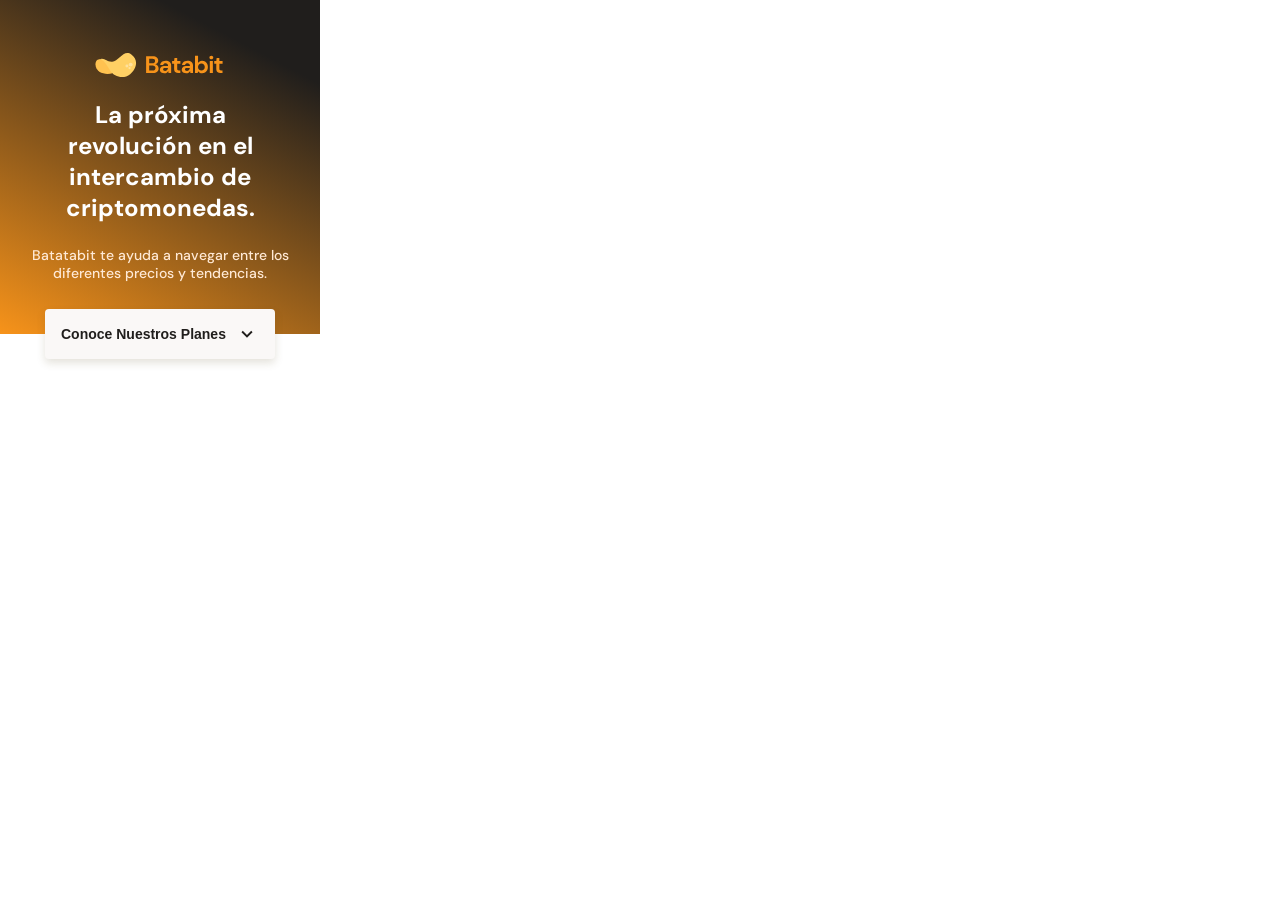
==== html/index.html/index.html @ afc6f60f "Header listo" ====
<!DOCTYPE html>
<html lang="en">
  <head>
    <meta charset="UTF-8">
    <meta http-equiv="X-UA-Compatible" content="IE=edge">
    <meta name="viewport" content="width=device-width, initial-scale=1.0">
    <link rel="stylesheet" href="/css/style.css">
    <link rel="preconnect" href="https://fonts.googleapis.com">
    <link rel="preconnect" href="https://fonts.gstatic.com" crossorigin>
    <link href="https://fonts.googleapis.com/css2?family=DM+Sans:wght@400;500;700&amp;family=Inter:wght@300;500&amp;display=swap" rel="stylesheet">
    <title>Mobile First</title>
  </head>
  <body>
    <header> 
      <div class="header"> <img src="/assets/images/logo.svg" alt="">
        <h1>La próxima revolución en el intercambio de criptomonedas.</h1>
        <p class="header__description">Batatabit te ayuda a navegar entre los diferentes precios y tendencias.</p>
        <button> 
          <p>Conoce Nuestros Planes </p><img src="/assets/icons/vectorHaciaAbajoNegro.svg" alt="">
        </button>
      </div>
    </header>
    <main>
      <section> </section>
      <section> </section>
      <section> </section>
      <section> </section>
    </main>
    <footer> </footer>
  </body>
</html>
---- css/style.css ----
@charset "UTF-8";
/* Orden de los estilos
1. Posicionamiento: static, absolute, relative,fixed
2. Modelo caja(Box model): margin, border, padding, content
3. Tipografia: tipos, tamaño de fuente, etc
4. Visuales: box-shadow, border-radius, gradient, etc
5. Otros (herramientas de Sass: mixin, funciones, extends)
*/
/* Variables */
* {
  margin: 0;
  padding: 0;
  box-sizing: border-box;
}

html {
  font-size: 62.5%;
  font-family: "DM Sans", sans-serif;
}

header {
  width: 320px;
  height: 334px;
  background: linear-gradient(207.8deg, #201E1C 16.69%, #F7931A 100%);
}

.header {
  position: relative;
  height: 100%;
  display: flex;
  flex-direction: column;
  justify-content: space-evenly;
  padding: 30px;
  text-align: center;
}
.header img {
  width: 150px;
  height: 24px;
  margin: 0 auto;
}
.header h1 {
  font-weight: 700;
  font-size: 2.4rem;
  color: #FFFFFF;
}
.header__description {
  font-weight: 500;
  font-size: 1.4rem;
  color: #FFE9D5;
}
.header button {
  position: absolute;
  width: 230px;
  height: 50px;
  bottom: -25px;
  right: 45px;
  display: flex;
  align-items: center;
  background-color: #FAF8F7;
  border: none;
  border-radius: 4px;
  box-shadow: 0px 4px 8px rgba(89, 73, 30, 0.16);
}
.header button p {
  font-weight: 700;
  font-size: 1.4rem;
  color: #201E1C;
  margin-left: 16px;
}
.header button img {
  width: 12px;
  margin-left: 15px;
}
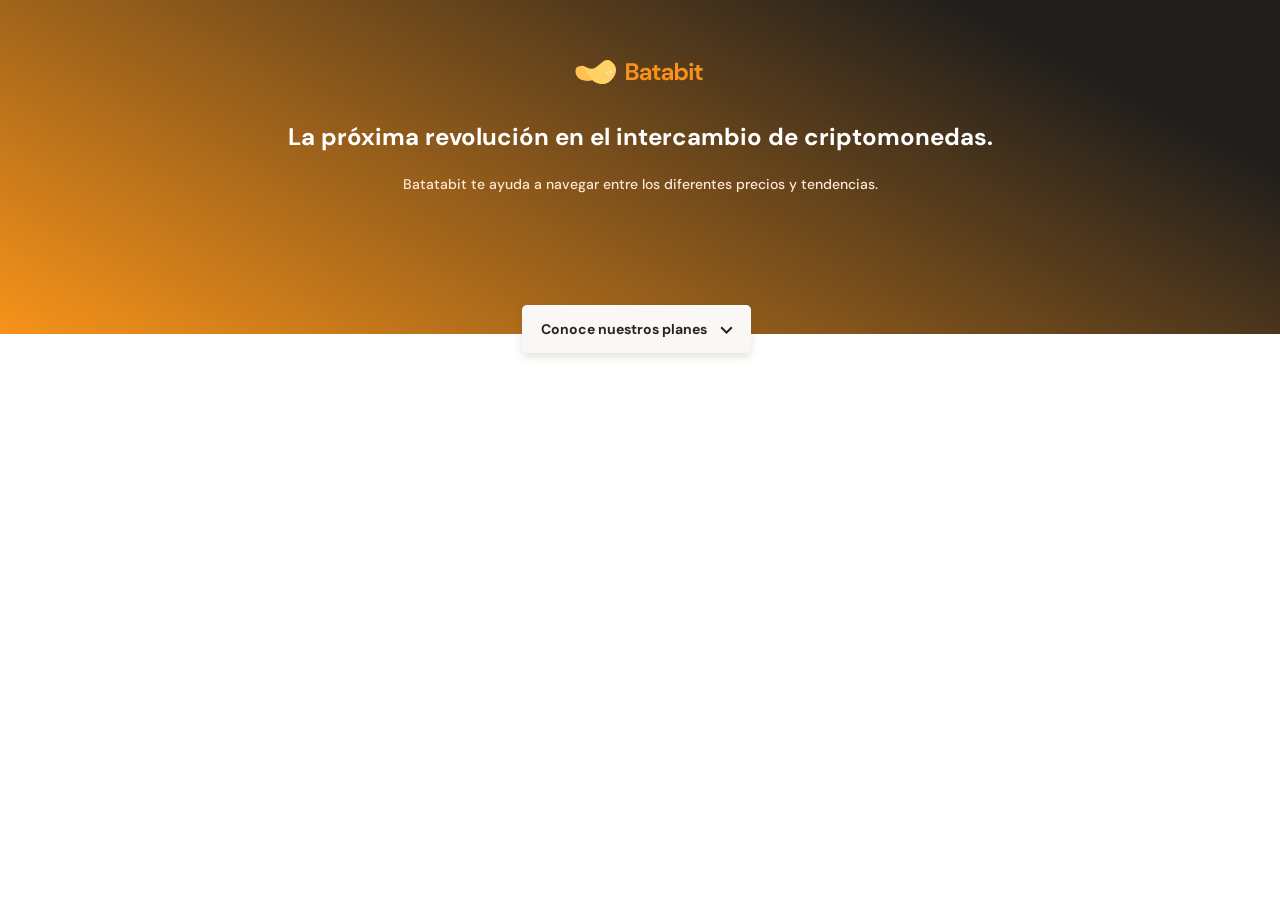
==== commit 2a695fff: "Listo el Header" ====
--- a/html/index.html/index.html
+++ b/html/index.html/index.html
@@ -11,13 +11,10 @@
     <title>Mobile First</title>
   </head>
   <body>
-    <header> 
-      <div class="header"> <img src="/assets/images/logo.svg" alt="">
+    <header> <img src="/assets/images/logo.svg" alt="">
+      <div class="header__title-container">
         <h1>La próxima revolución en el intercambio de criptomonedas.</h1>
-        <p class="header__description">Batatabit te ayuda a navegar entre los diferentes precios y tendencias.</p>
-        <button> 
-          <p>Conoce Nuestros Planes </p><img src="/assets/icons/vectorHaciaAbajoNegro.svg" alt="">
-        </button>
+        <p>Batatabit te ayuda a navegar entre los diferentes precios y tendencias.</p><a class="header__button" href="">Conoce nuestros planes <span></span> </a>
       </div>
     </header>
     <main>
--- a/css/style.css
+++ b/css/style.css
@@ -19,55 +19,66 @@
 }
 
 header {
-  width: 320px;
+  position: relative;
+  display: flex;
+  flex-direction: column;
+  justify-content: center;
+  width: 100%;
+  min-width: 320px;
   height: 334px;
+  text-align: center;
   background: linear-gradient(207.8deg, #201E1C 16.69%, #F7931A 100%);
 }
-
-.header {
-  position: relative;
-  height: 100%;
-  display: flex;
-  flex-direction: column;
-  justify-content: space-evenly;
-  padding: 30px;
-  text-align: center;
-}
-.header img {
+header img {
   width: 150px;
   height: 24px;
-  margin: 0 auto;
+  margin-top: 60px;
+  align-self: center;
 }
-.header h1 {
-  font-weight: 700;
+header .header__title-container {
+  width: 90%;
+  min-width: 288px;
+  max-width: 900px;
+  height: 218px;
+  margin-top: 40px;
+  text-align: center;
+  align-self: center;
+}
+header .header__title-container h1 {
   font-size: 2.4rem;
+  font-weight: bold;
+  line-height: 2.6rem;
   color: #FFFFFF;
 }
-.header__description {
+header .header__title-container p {
+  margin-top: 25px;
+  font-size: 1.4rem;
   font-weight: 500;
-  font-size: 1.4rem;
+  line-height: 1.8rem;
   color: #FFE9D5;
 }
-.header button {
+header .header__title-container .header__button {
   position: absolute;
-  width: 230px;
-  height: 50px;
-  bottom: -25px;
-  right: 45px;
-  display: flex;
-  align-items: center;
+  left: calc(50% - 118px);
+  top: 270px;
+  display: block;
+  margin-top: 35px;
+  padding: 15px;
+  width: 229px;
+  height: 48px;
   background-color: #FAF8F7;
+  box-shadow: 0px 4px 8px rgba(89, 73, 30, 0.16);
   border: none;
-  border-radius: 4px;
-  box-shadow: 0px 4px 8px rgba(89, 73, 30, 0.16);
+  border-radius: 5px;
+  font-size: 1.4rem;
+  font-weight: bold;
+  text-decoration: none;
+  color: #282623;
 }
-.header button p {
-  font-weight: 700;
-  font-size: 1.4rem;
-  color: #201E1C;
-  margin-left: 16px;
+header .header__title-container .header__button span {
+  display: inline-block;
+  width: 13px;
+  height: 8px;
+  margin-left: 10px;
+  background-image: url("../assets/icons/vectorHaciaAbajoNegro.svg");
 }
-.header button img {
-  width: 12px;
-  margin-left: 15px;
-}
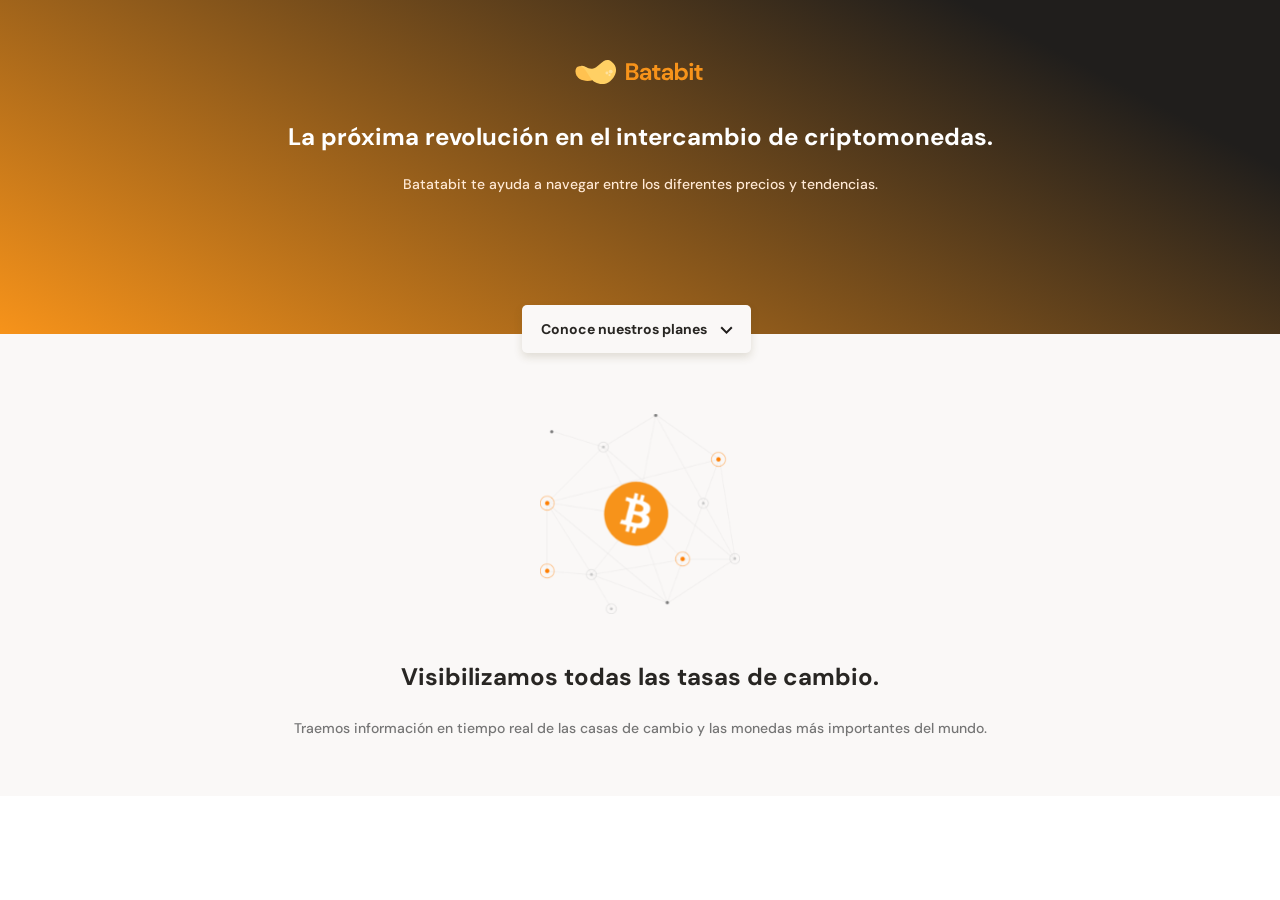
==== commit cdaaa9d6: "Section 1 50%" ====
--- a/html/index.html/index.html
+++ b/html/index.html/index.html
@@ -18,7 +18,16 @@
       </div>
     </header>
     <main>
-      <section> </section>
+      <section class="main-exchange-container"> 
+        <div class="backgroundImg"> </div>
+        <div class="main-exchange-container--title"> 
+          <h2>Visibilizamos todas las tasas de cambio.</h2>
+          <p>Traemos información en tiempo real de las casas de cambio y las monedas más importantes del mundo.</p>
+        </div>
+        <section class="main-tables-container">
+          <div></div>
+        </section>
+      </section>
       <section> </section>
       <section> </section>
       <section> </section>
--- a/css/style.css
+++ b/css/style.css
@@ -82,3 +82,47 @@
   margin-left: 10px;
   background-image: url("../assets/icons/vectorHaciaAbajoNegro.svg");
 }
+
+main {
+  width: 100%;
+  min-width: 320px;
+  height: auto;
+  background-color: #FAF8F7;
+}
+main .main-exchange-container {
+  width: 100%;
+  height: auto;
+  padding-top: 80px;
+  padding-bottom: 30px;
+  text-align: center;
+}
+main .main-exchange-container .backgroundImg {
+  width: 200px;
+  height: 200px;
+  margin: 0 auto;
+  margin-bottom: 50px;
+  background-image: url("/assets/images/bitcoin.svg");
+  background-repeat: no-repeat;
+  background-size: cover;
+  background-position: center;
+}
+main .main-exchange-container--title {
+  width: 90%;
+  min-width: 288px;
+  max-width: 900px;
+  margin: 0 auto;
+}
+main .main-exchange-container--title h2 {
+  margin-bottom: 30px;
+  font-size: 2.4rem;
+  font-weight: bold;
+  line-height: 2.6rem;
+  color: #282623;
+}
+main .main-exchange-container--title p {
+  margin-bottom: 30px;
+  font-size: 1.4rem;
+  font-weight: 500;
+  line-height: 1.6rem;
+  color: #757575;
+}
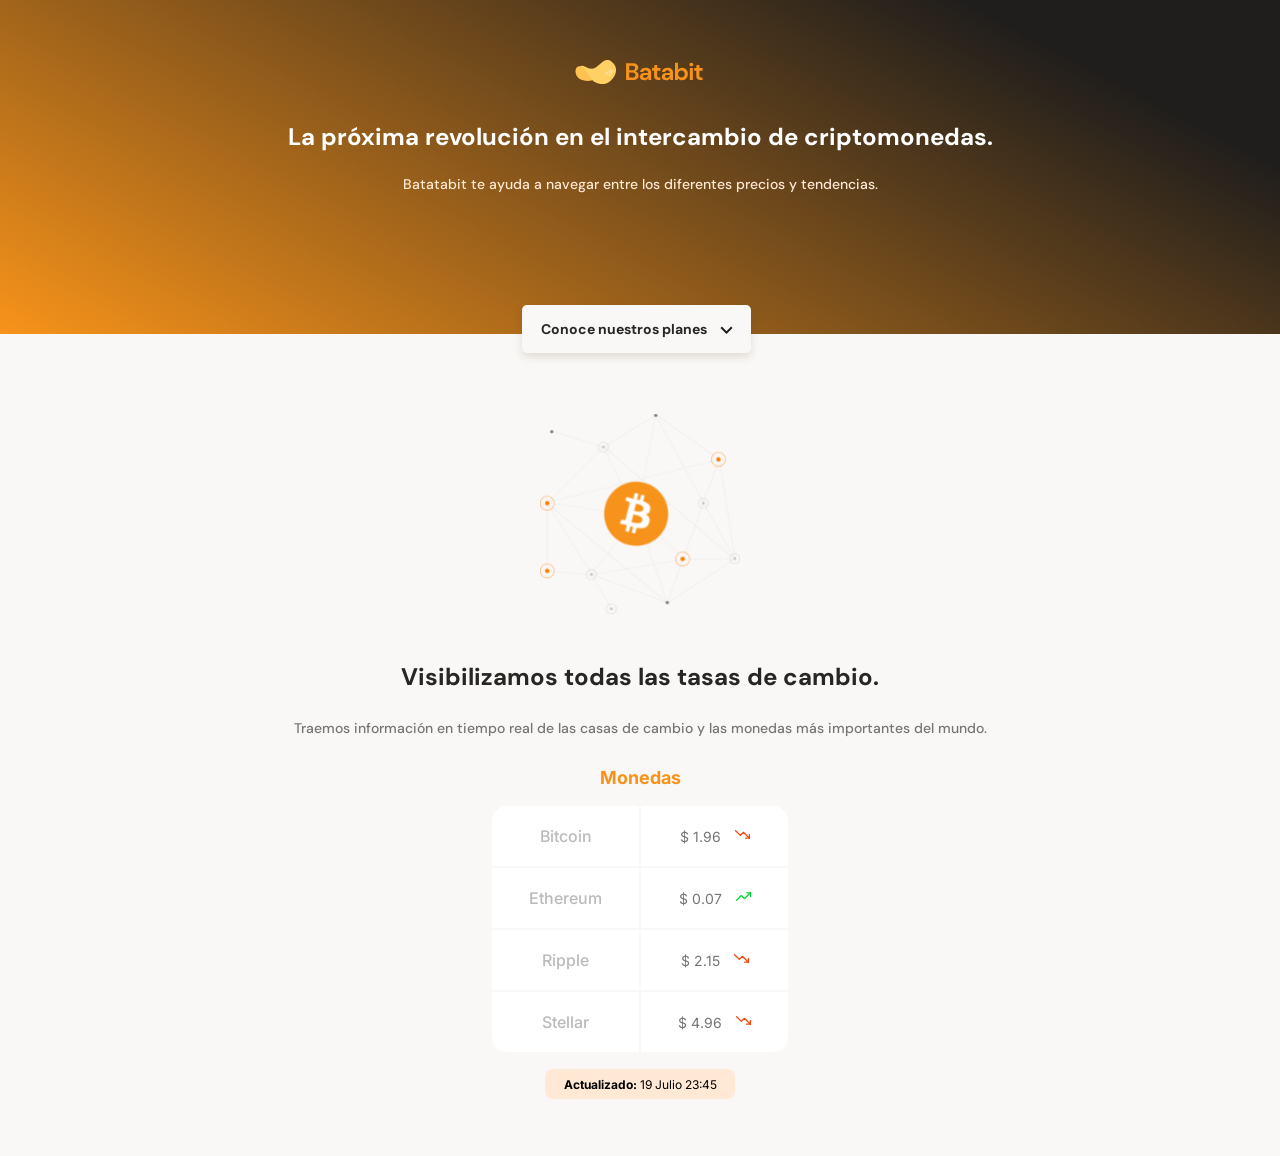
==== commit 860111f7: "Section 1 listo" ====
--- a/html/index.html/index.html
+++ b/html/index.html/index.html
@@ -24,8 +24,31 @@
           <h2>Visibilizamos todas las tasas de cambio.</h2>
           <p>Traemos información en tiempo real de las casas de cambio y las monedas más importantes del mundo.</p>
         </div>
-        <section class="main-tables-container">
-          <div></div>
+        <section class="main-currency-table">
+          <p class="currency-table--title">Monedas </p>
+          <div class="currency-table--container"> 
+            <table> 
+              <tr> 
+                <td class="table__top-left">Bitcoin </td>
+                <td class="table__top-right table__right">$ 1.96 <span class="down"></span></td>
+              </tr>
+              <tr> 
+                <td>Ethereum</td>
+                <td class="table__right">$ 0.07 <span class="up"></span></td>
+              </tr>
+              <tr> 
+                <td>Ripple</td>
+                <td class="table__right">$ 2.15 <span class="down"></span></td>
+              </tr>
+              <tr> 
+                <td class="table__bottom-left">Stellar</td>
+                <td class="table__bottom-right table__right">$ 4.96 <span class="down"></span></td>
+              </tr>
+            </table>
+          </div>
+          <div class="currency-table--date">
+            <p><b>Actualizado:</b> 19 Julio 23:45</p>
+          </div>
         </section>
       </section>
       <section> </section>
--- a/css/style.css
+++ b/css/style.css
@@ -126,3 +126,88 @@
   line-height: 1.6rem;
   color: #757575;
 }
+main .main-exchange-container .main-currency-table {
+  width: 70%;
+  min-width: 235px;
+  max-width: 500px;
+  height: 360px;
+  margin: 0 auto;
+  font-family: "Inter", sans-serif;
+}
+main .main-exchange-container .main-currency-table .currency-table--title {
+  margin-bottom: 15px;
+  font-size: 1.8rem;
+  font-weight: bold;
+  line-height: 2.3rem;
+  color: #F7931A;
+}
+main .main-exchange-container .main-currency-table .currency-table--container {
+  width: 90%;
+  min-width: 230px;
+  max-width: 300px;
+  height: 250px;
+  margin: 0 auto;
+}
+main .main-exchange-container .main-currency-table .currency-table--container table {
+  width: 100%;
+  height: 100%;
+}
+main .main-exchange-container .main-currency-table .currency-table--container table td {
+  width: 50%;
+  font-size: 1.6rem;
+  font-weight: 500;
+  line-height: 1.9rem;
+  color: #BABABA;
+  background-color: #FFFFFF;
+}
+main .main-exchange-container .main-currency-table .currency-table--container table .table__top-left {
+  border-top-left-radius: 15px;
+}
+main .main-exchange-container .main-currency-table .currency-table--container table .table__top-right {
+  border-radius: 0 15px 0 0;
+}
+main .main-exchange-container .main-currency-table .currency-table--container table .table__bottom-left {
+  border-radius: 0 0 0 15px;
+}
+main .main-exchange-container .main-currency-table .currency-table--container table .table__bottom-right {
+  border-radius: 0 0 15px 0;
+}
+main .main-exchange-container .main-currency-table .currency-table--container table .table__right {
+  font-size: 1.4rem;
+  font-weight: normal;
+  line-height: 1.7rem;
+  color: #757575;
+}
+main .main-exchange-container .main-currency-table .currency-table--container table .down {
+  display: inline-block;
+  width: 15px;
+  height: 15px;
+  margin-left: 10px;
+  background-image: url("/assets/icons/vectorRojo.svg");
+  background-size: cover;
+  background-repeat: no-repeat;
+  background-position: center;
+}
+main .main-exchange-container .main-currency-table .currency-table--container table .up {
+  display: inline-block;
+  width: 15px;
+  height: 15px;
+  margin-left: 10px;
+  background-image: url("/assets/icons/vectorVerde.svg");
+  background-size: cover;
+  background-repeat: no-repeat;
+  background-position: center;
+}
+main .main-exchange-container .main-currency-table .currency-table--date {
+  width: 190px;
+  height: 30px;
+  margin-inline: auto;
+  margin-top: 15px;
+  padding: 8px;
+  background-color: #FFE9D5;
+  border-radius: 8px;
+}
+main .main-exchange-container .main-currency-table .currency-table--date p {
+  font-size: 1.2rem;
+  line-height: 1.5rem;
+}
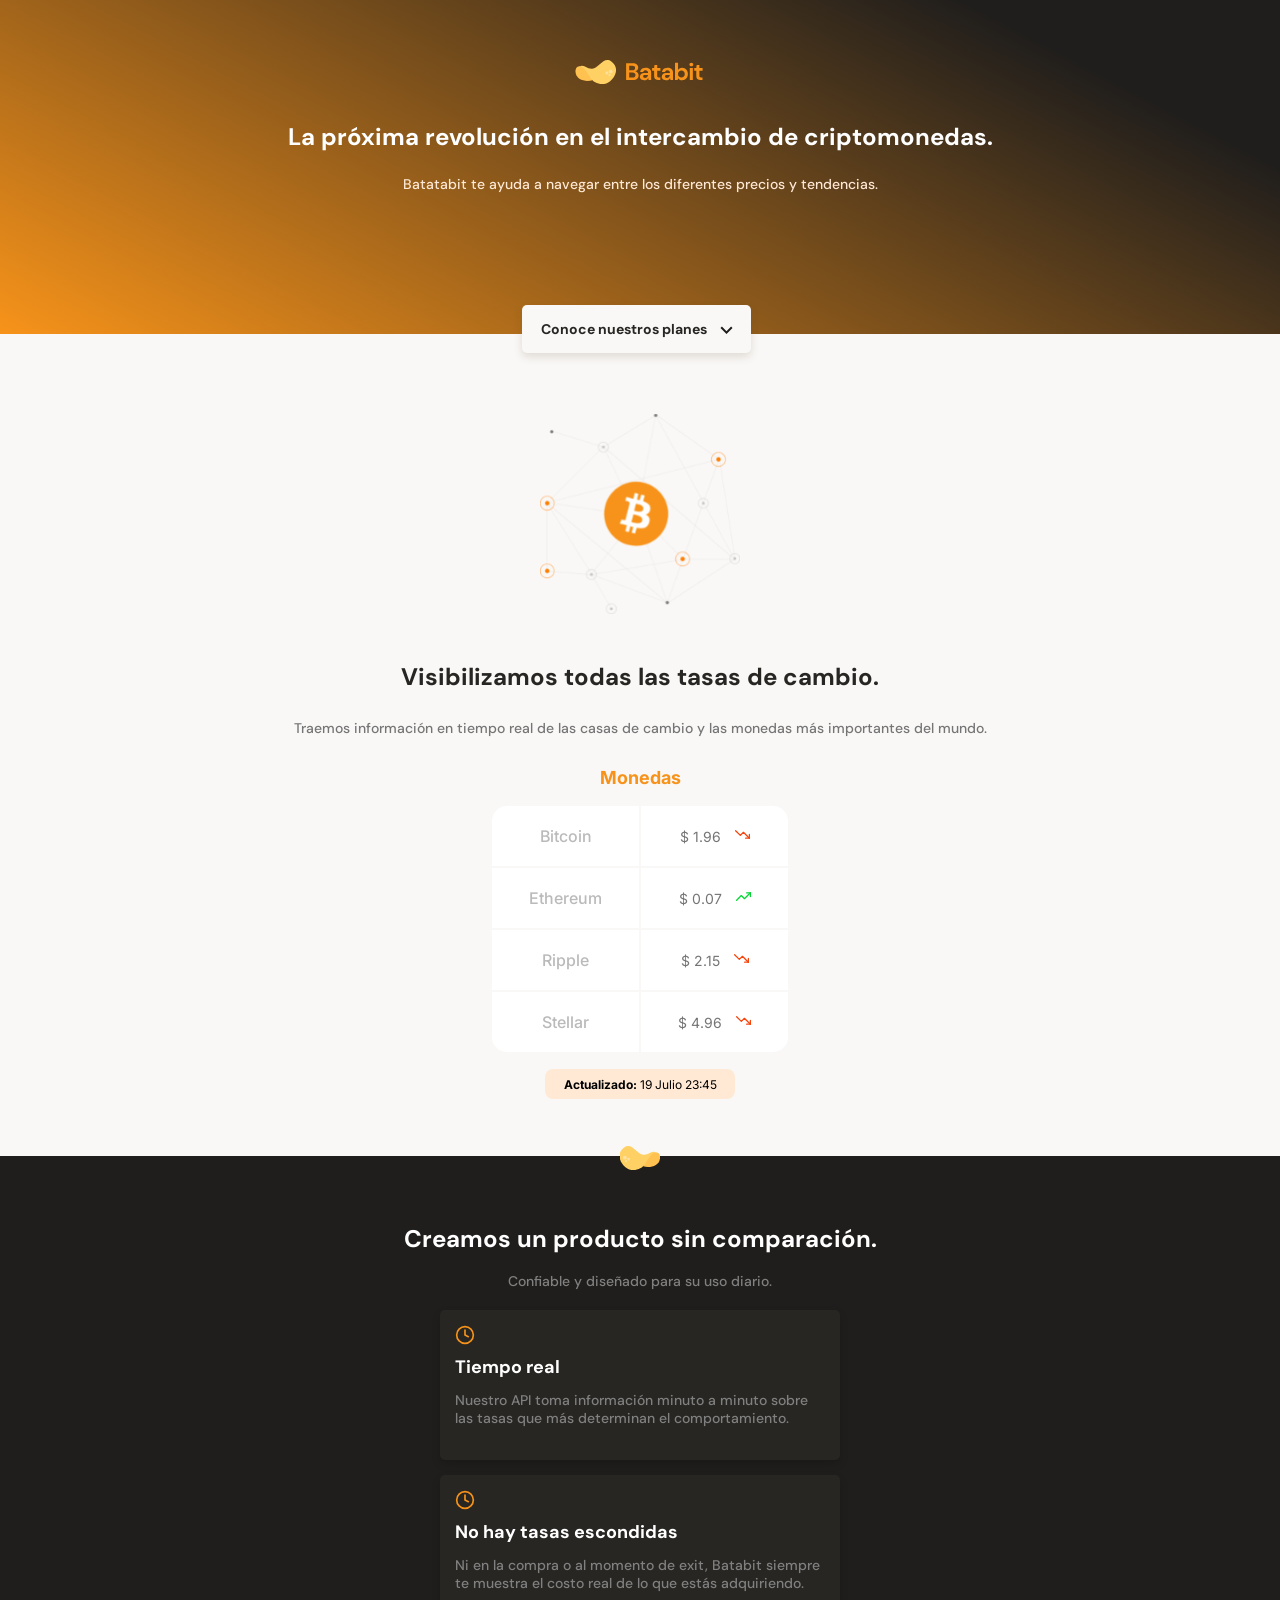
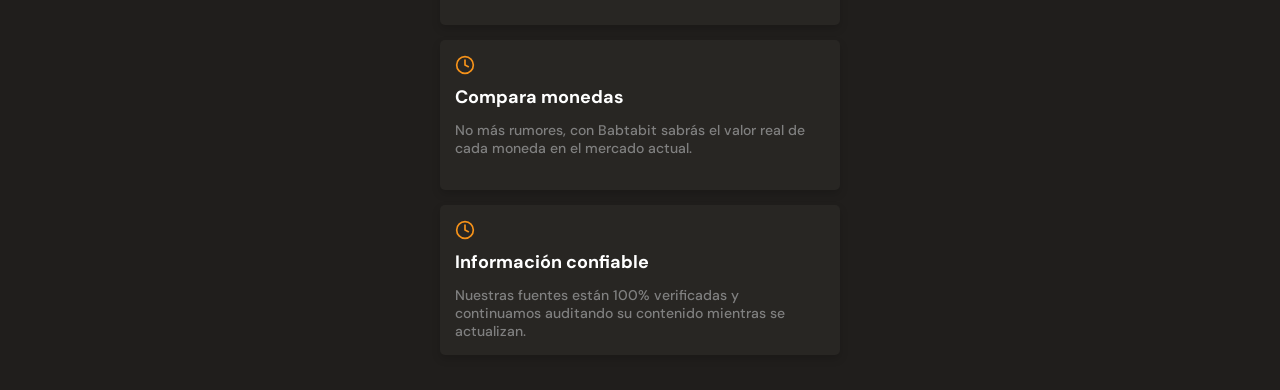
==== commit 7a24c63c: "Section 2 Listo" ====
--- a/html/index.html/index.html
+++ b/html/index.html/index.html
@@ -51,10 +51,39 @@
           </div>
         </section>
       </section>
-      <section> </section>
-      <section> </section>
-      <section> </section>
     </main>
+    <section class="main-product-detail">  <span class="product-detail--batata-logo"> </span>
+      <div class="product-detail--title"> 
+        <h2>Creamos un producto sin comparación.</h2>
+        <p>Confiable y diseñado para su uso diario.</p>
+      </div>
+      <section class="product-cards--container"> 
+        <article class="product-detail--card"> <span class="clock"></span>
+          <p class="product--card-title">Tiempo real</p>
+          <p class="product--card-body">Nuestro API toma información minuto a minuto sobre las tasas que más determinan el comportamiento.</p>
+        </article>
+      </section>
+      <section class="product-cards--container"> 
+        <article class="product-detail--card"> <span class="clock"></span>
+          <p class="product--card-title">No hay tasas escondidas</p>
+          <p class="product--card-body">Ni en la compra o al momento de exit, Batabit siempre te muestra el costo real de lo que estás adquiriendo.</p>
+        </article>
+      </section>
+      <section class="product-cards--container"> 
+        <article class="product-detail--card"> <span class="clock"></span>
+          <p class="product--card-title">Compara monedas</p>
+          <p class="product--card-body">No más rumores, con Babtabit sabrás el valor real de cada moneda en el mercado actual.</p>
+        </article>
+      </section>
+      <section class="product-cards--container"> 
+        <article class="product-detail--card"> <span class="clock"></span>
+          <p class="product--card-title">Información confiable</p>
+          <p class="product--card-body">Nuestras fuentes están 100% verificadas y continuamos auditando su contenido mientras se actualizan.</p>
+        </article>
+      </section>
+    </section>
+    <section> </section>
+    <section> </section>
     <footer> </footer>
   </body>
 </html>
--- a/css/style.css
+++ b/css/style.css
@@ -211,3 +211,79 @@
   font-size: 1.2rem;
   line-height: 1.5rem;
 }
+
+.main-product-detail {
+  position: relative;
+  width: 100%;
+  min-width: 320px;
+  height: auto;
+  padding: 20px 10px;
+  background-color: #201E1C;
+}
+.main-product-detail .product-detail--batata-logo {
+  position: absolute;
+  top: -10px;
+  left: calc(50% - 20px);
+  width: 40px;
+  height: 25px;
+  background-image: url("/assets/icons/batataLogo.svg");
+  background-position: center;
+  background-repeat: no-repeat;
+  background-size: cover;
+}
+.main-product-detail .product-detail--title {
+  width: 90%;
+  min-width: 288px;
+  height: auto;
+  margin: 0 auto;
+  margin-top: 50px;
+  text-align: center;
+}
+.main-product-detail .product-detail--title h2 {
+  margin-bottom: 20px;
+  font-size: 2.4rem;
+  font-weight: bold;
+  line-height: 2.6rem;
+  color: #FFFFFF;
+}
+.main-product-detail .product-detail--title p {
+  margin-bottom: 20px;
+  font-size: 1.4rem;
+  font-weight: 500;
+  line-height: 1.8rem;
+  color: #808080;
+}
+.main-product-detail .product-detail--card {
+  width: 90%;
+  min-width: 288px;
+  max-width: 400px;
+  height: 150px;
+  margin: 15px auto;
+  padding: 15px;
+  background-color: #282623;
+  border-radius: 5px;
+  box-shadow: 0 4px 8px rgba(0, 0, 0, 0.16);
+}
+.main-product-detail .product-detail--card .clock {
+  display: inline-block;
+  width: 20px;
+  height: 20px;
+  margin-bottom: 10px;
+  background-image: url("/assets/icons/clock.svg");
+  background-size: cover;
+  background-repeat: no-repeat;
+  background-position: center;
+}
+.main-product-detail .product-detail--card .product--card-title {
+  margin-bottom: 15px;
+  font-size: 1.8rem;
+  font-weight: bold;
+  line-height: 1.8rem;
+  color: #FFFFFF;
+}
+.main-product-detail .product-detail--card .product--card-body {
+  font-size: 1.4rem;
+  font-weight: 500;
+  line-height: 1.8rem;
+  color: #808080;
+}
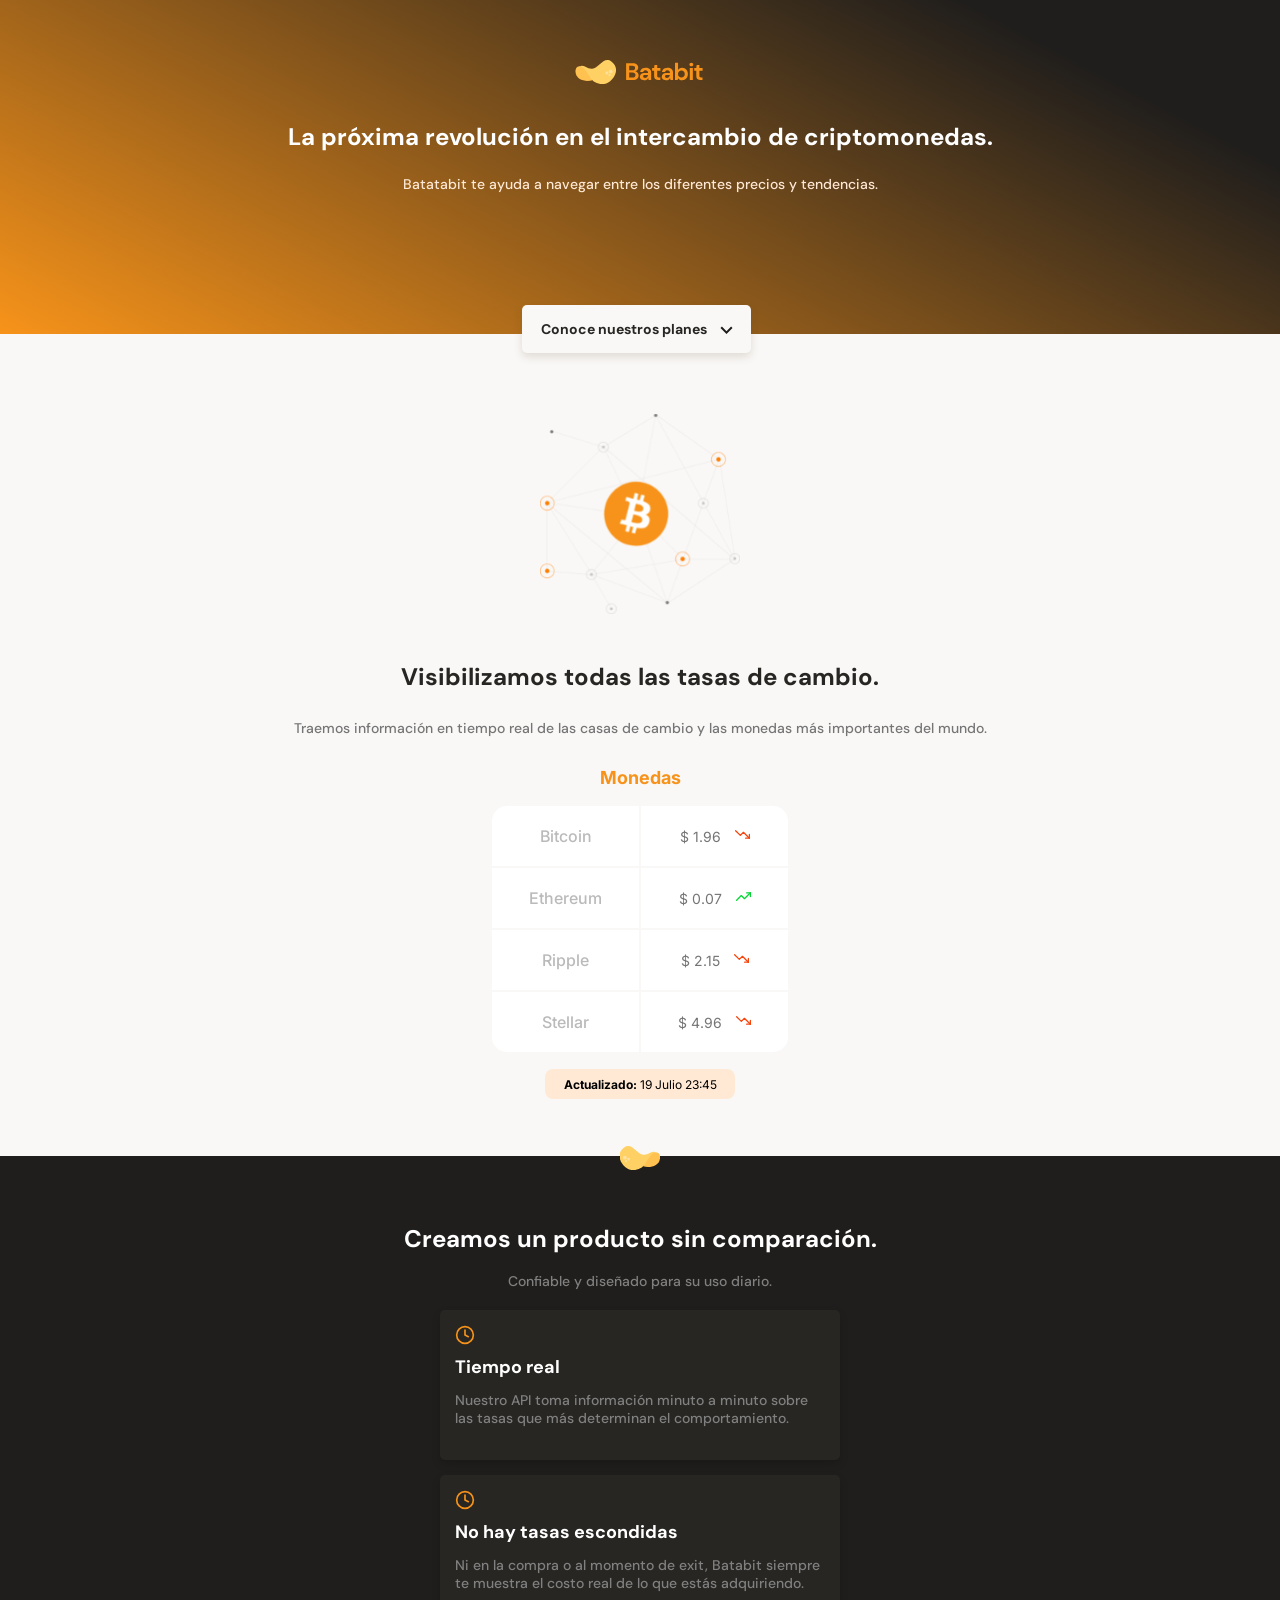
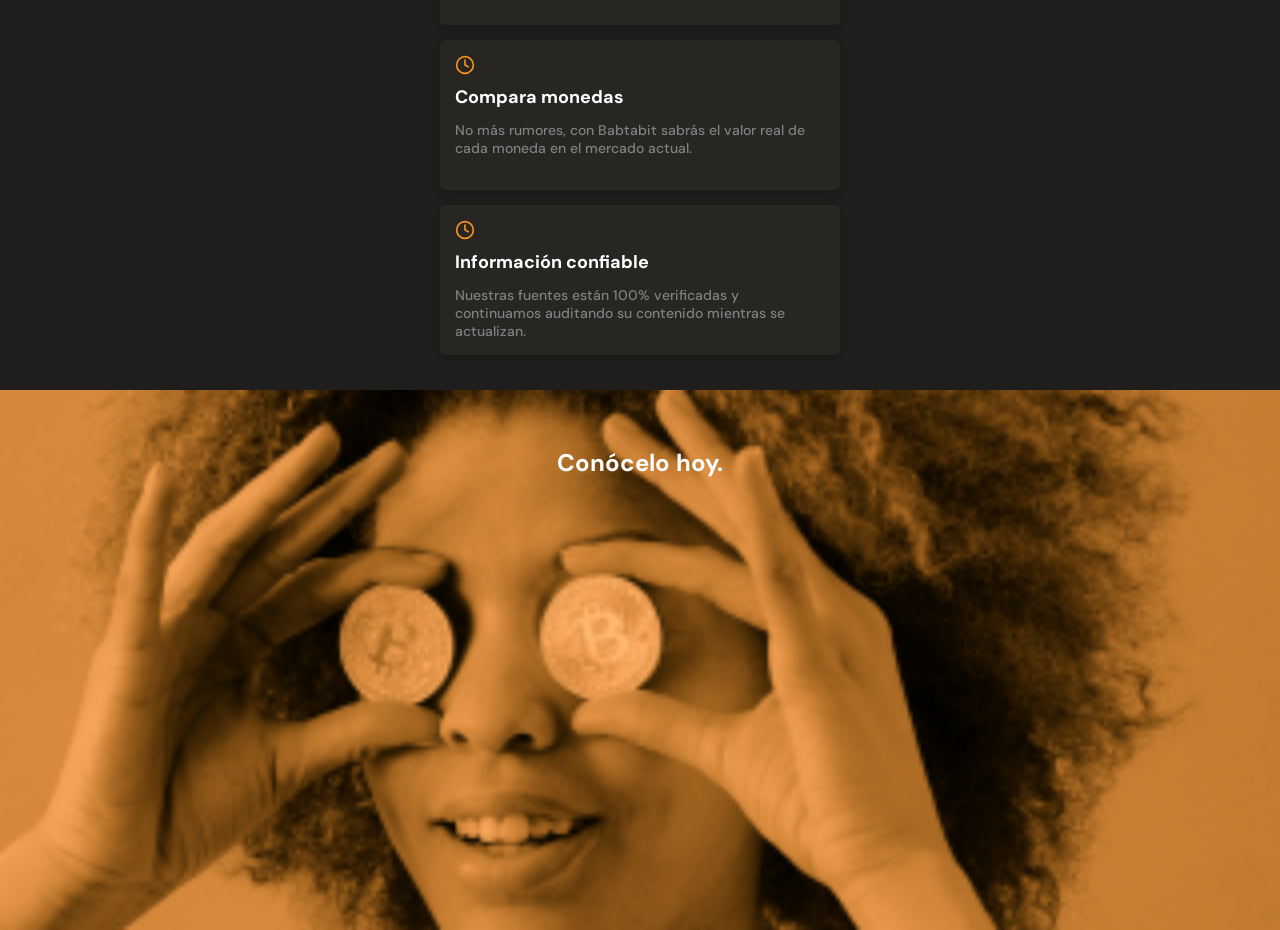
==== commit 9ffad775: "Listo Section 3" ====
--- a/html/index.html/index.html
+++ b/html/index.html/index.html
@@ -82,7 +82,9 @@
         </article>
       </section>
     </section>
-    <section> </section>
+    <section class="bitcoin-img-container"> 
+      <h2>Conócelo hoy.</h2>
+    </section>
     <section> </section>
     <footer> </footer>
   </body>
--- a/css/style.css
+++ b/css/style.css
@@ -287,3 +287,21 @@
   line-height: 1.8rem;
   color: #808080;
 }
+
+.bitcoin-img-container {
+  width: 100%;
+  min-width: 320px;
+  height: 60vh;
+  background-image: url("/assets/images/bitcoinbaby.png");
+  background-repeat: no-repeat;
+  background-position: center;
+  background-size: cover;
+}
+.bitcoin-img-container h2 {
+  padding-top: 60px;
+  font-size: 2.4rem;
+  font-weight: bold;
+  line-height: 2.6rem;
+  color: #FFFFFF;
+  text-align: center;
+}
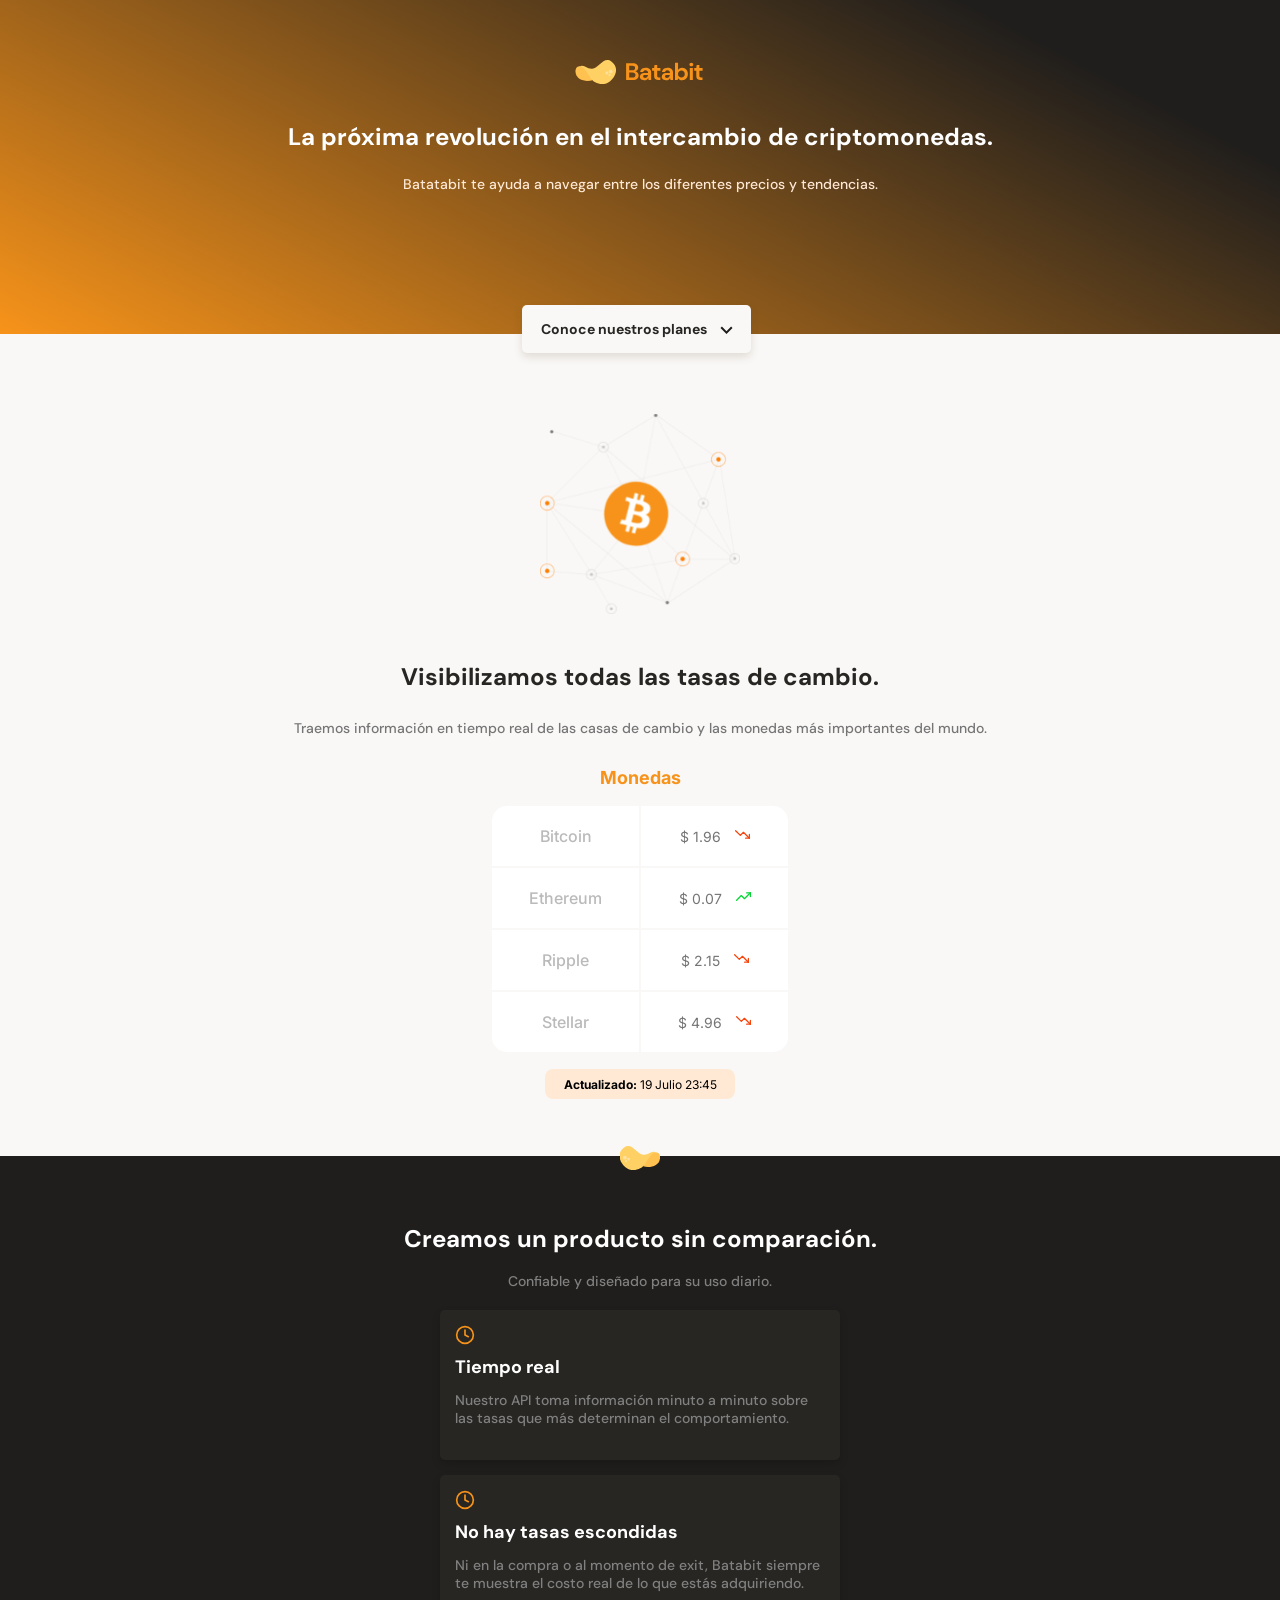
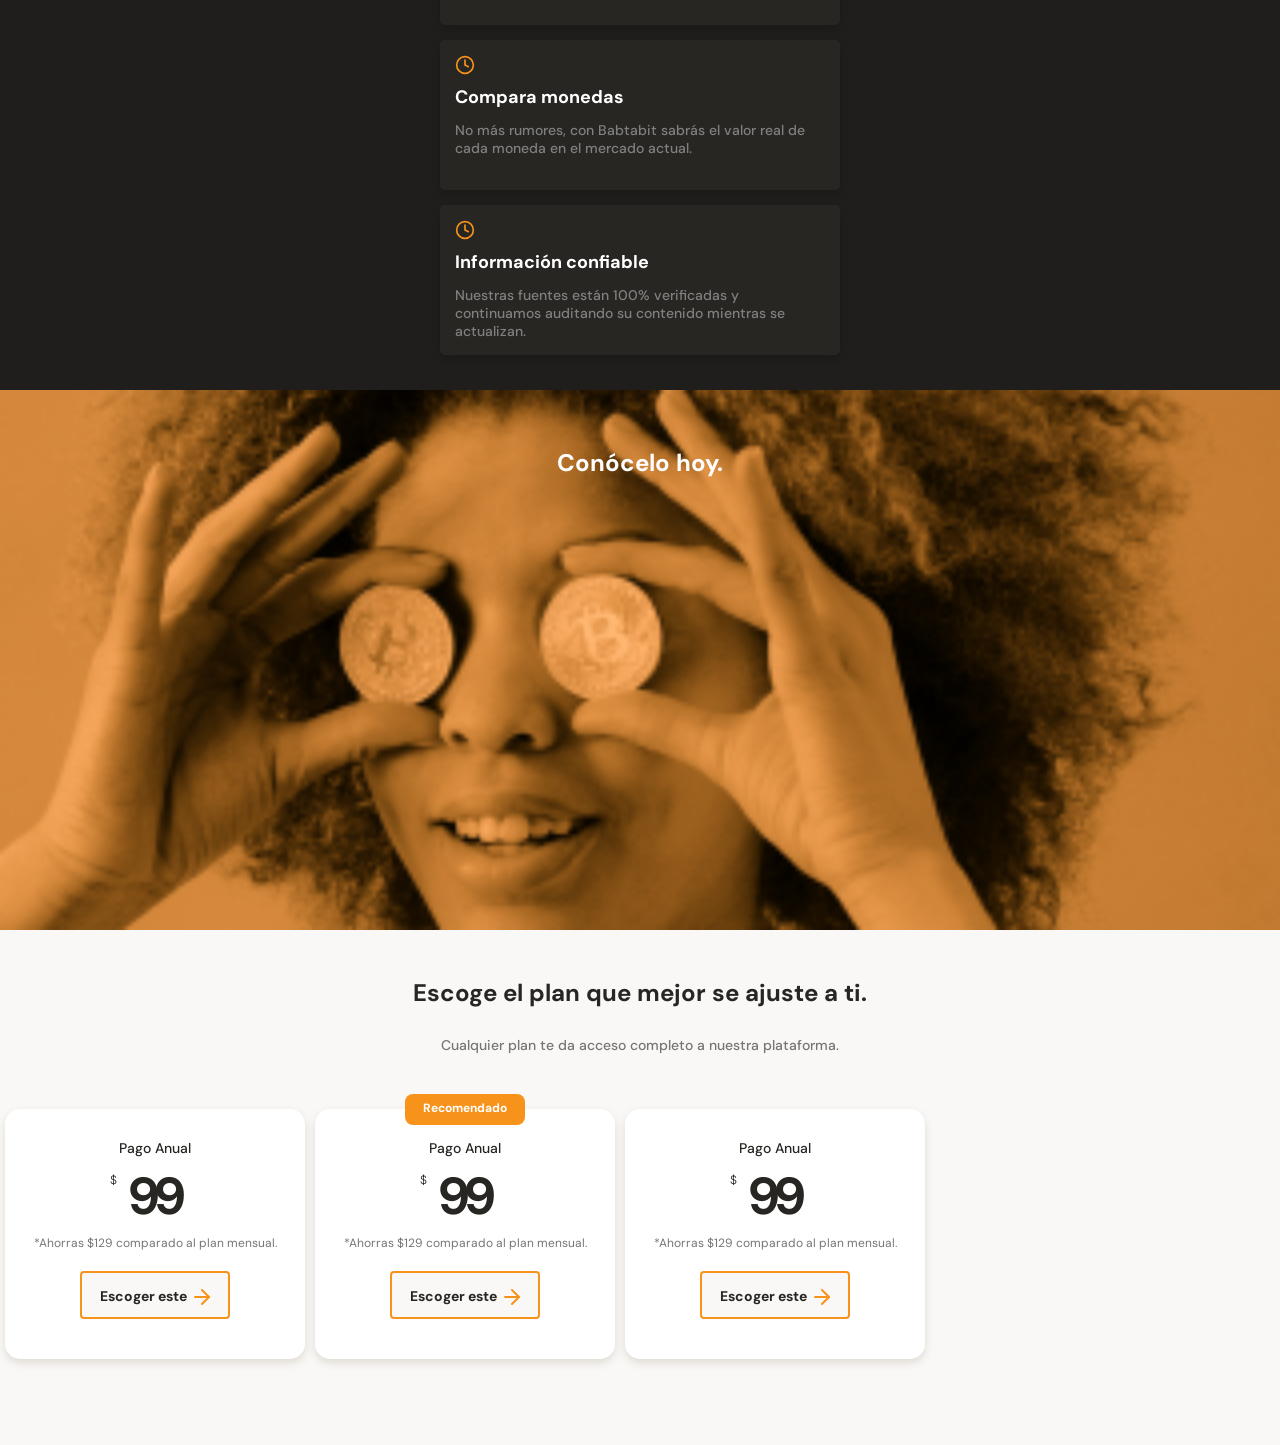
==== commit 761f38e0: "Listo Section 4" ====
--- a/html/index.html/index.html
+++ b/html/index.html/index.html
@@ -14,7 +14,7 @@
     <header> <img src="/assets/images/logo.svg" alt="">
       <div class="header__title-container">
         <h1>La próxima revolución en el intercambio de criptomonedas.</h1>
-        <p>Batatabit te ayuda a navegar entre los diferentes precios y tendencias.</p><a class="header__button" href="">Conoce nuestros planes <span></span> </a>
+        <p>Batatabit te ayuda a navegar entre los diferentes precios y tendencias.</p><a class="header__button" href="#plans">Conoce nuestros planes <span></span> </a>
       </div>
     </header>
     <main>
@@ -85,7 +85,39 @@
     <section class="bitcoin-img-container"> 
       <h2>Conócelo hoy.</h2>
     </section>
-    <section> </section>
+    <section class="main-plans-container" id="plans">
+      <div class="plans--title">
+        <h2>Escoge el plan que mejor se ajuste a ti. </h2>
+        <p>Cualquier plan te da acceso completo a nuestra plataforma.</p>
+      </div>
+      <section class="plans-container--slider">
+        <article class="plans-container--card">
+          <div class="plan-info-container">
+            <h3 class="plan-card--title">Pago Anual</h3>
+            <p class="plan-card--price"><span>$</span> 99</p>
+            <p class="plan-card--saving">*Ahorras $129 comparado al plan mensual.</p>
+            <button class="plan-card--ca">Escoger este <span></span> </button>
+          </div>
+        </article>
+        <article class="plans-container--card">
+          <p class="recomended">Recomendado</p>
+          <div class="plan-info-container">
+            <h3 class="plan-card--title">Pago Anual</h3>
+            <p class="plan-card--price"><span>$</span> 99</p>
+            <p class="plan-card--saving">*Ahorras $129 comparado al plan mensual.</p>
+            <button class="plan-card--ca">Escoger este <span></span> </button>
+          </div>
+        </article>
+        <article class="plans-container--card">
+          <div class="plan-info-container">
+            <h3 class="plan-card--title">Pago Anual</h3>
+            <p class="plan-card--price"><span>$</span> 99</p>
+            <p class="plan-card--saving">*Ahorras $129 comparado al plan mensual.</p>
+            <button class="plan-card--ca">Escoger este <span></span> </button>
+          </div>
+        </article>
+      </section>
+    </section>
     <footer> </footer>
   </body>
 </html>
--- a/css/style.css
+++ b/css/style.css
@@ -16,6 +16,7 @@
 html {
   font-size: 62.5%;
   font-family: "DM Sans", sans-serif;
+  scroll-behavior: smooth;
 }
 
 header {
@@ -305,3 +306,111 @@
   color: #FFFFFF;
   text-align: center;
 }
+
+.main-plans-container {
+  width: 100%;
+  min-width: 320px;
+  padding-bottom: 70px;
+  text-align: center;
+  background-color: #FAF8F7;
+}
+.main-plans-container .plans--title {
+  width: 90%;
+  min-width: 288px;
+  height: auto;
+  margin: 0 auto;
+  margin-bottom: 5px;
+}
+.main-plans-container .plans--title h2 {
+  padding-top: 50px;
+  font-size: 2.4rem;
+  font-weight: bold;
+  line-height: 2.6rem;
+  color: #282623;
+}
+.main-plans-container .plans--title p {
+  padding-top: 30px;
+  font-size: 1.4rem;
+  font-weight: 500;
+  line-height: 1.8rem;
+  color: #757575;
+}
+.main-plans-container .plans-container--slider {
+  display: flex;
+  height: 316px;
+  overflow-x: scroll;
+  overscroll-behavior-x: contain;
+  scroll-snap-type: x proximity;
+}
+.main-plans-container .plans-container--slider .plans-container--card {
+  position: relative;
+  scroll-snap-align: center;
+  width: 70%;
+  min-width: 190px;
+  max-width: 300px;
+  height: 250px;
+  margin: 50px 5px 0;
+  padding: 0 15px;
+  background-color: #FFFFFF;
+  border-radius: 15px;
+  box-shadow: 0 4px 8px rgba(89, 73, 30, 0.16);
+}
+.main-plans-container .plans-container--slider .plans-container--card .recomended {
+  position: absolute;
+  width: 120px;
+  height: 31px;
+  top: -15px;
+  left: calc(50% - 60px);
+  padding: 6px;
+  font-size: 1.2rem;
+  font-weight: bold;
+  border-radius: 8px;
+  color: #FFFFFF;
+  background-color: #F7931A;
+}
+.main-plans-container .plans-container--slider .plans-container--card .plan-info-container .plan-card--title {
+  padding-top: 30px;
+  font-size: 1.4rem;
+  font-weight: 500;
+  line-height: 1.8rem;
+  color: #282623;
+}
+.main-plans-container .plans-container--slider .plans-container--card .plan-info-container .plan-card--price {
+  position: relative;
+  padding: 5px 0;
+  font-size: 5.2rem;
+  font-weight: bold;
+  letter-spacing: -5px;
+  color: #282623;
+}
+.main-plans-container .plans-container--slider .plans-container--card .plan-info-container .plan-card--price span {
+  position: absolute;
+  top: 15px;
+  left: calc(50% - 45px);
+  font-size: 1.2rem;
+  font-weight: 300;
+}
+.main-plans-container .plans-container--slider .plans-container--card .plan-info-container .plan-card--saving {
+  font-size: 1.2rem;
+  color: #757575;
+}
+.main-plans-container .plans-container--slider .plans-container--card .plan-info-container .plan-card--ca {
+  width: 150px;
+  height: 48px;
+  margin-top: 20px;
+  font-size: 1.4rem;
+  font-weight: bold;
+  line-height: 1.8rem;
+  font-family: "DM Sans", sans-serif;
+  color: #282623;
+  background-color: #FAF8F7;
+  border: 2px solid #F7931A;
+  border-radius: 4px;
+}
+.main-plans-container .plans-container--slider .plans-container--card .plan-info-container .plan-card--ca span {
+  display: inline-block;
+  width: 20px;
+  height: 20px;
+  background-image: url("/assets/icons/arrow-right.svg");
+  vertical-align: text-bottom;
+}
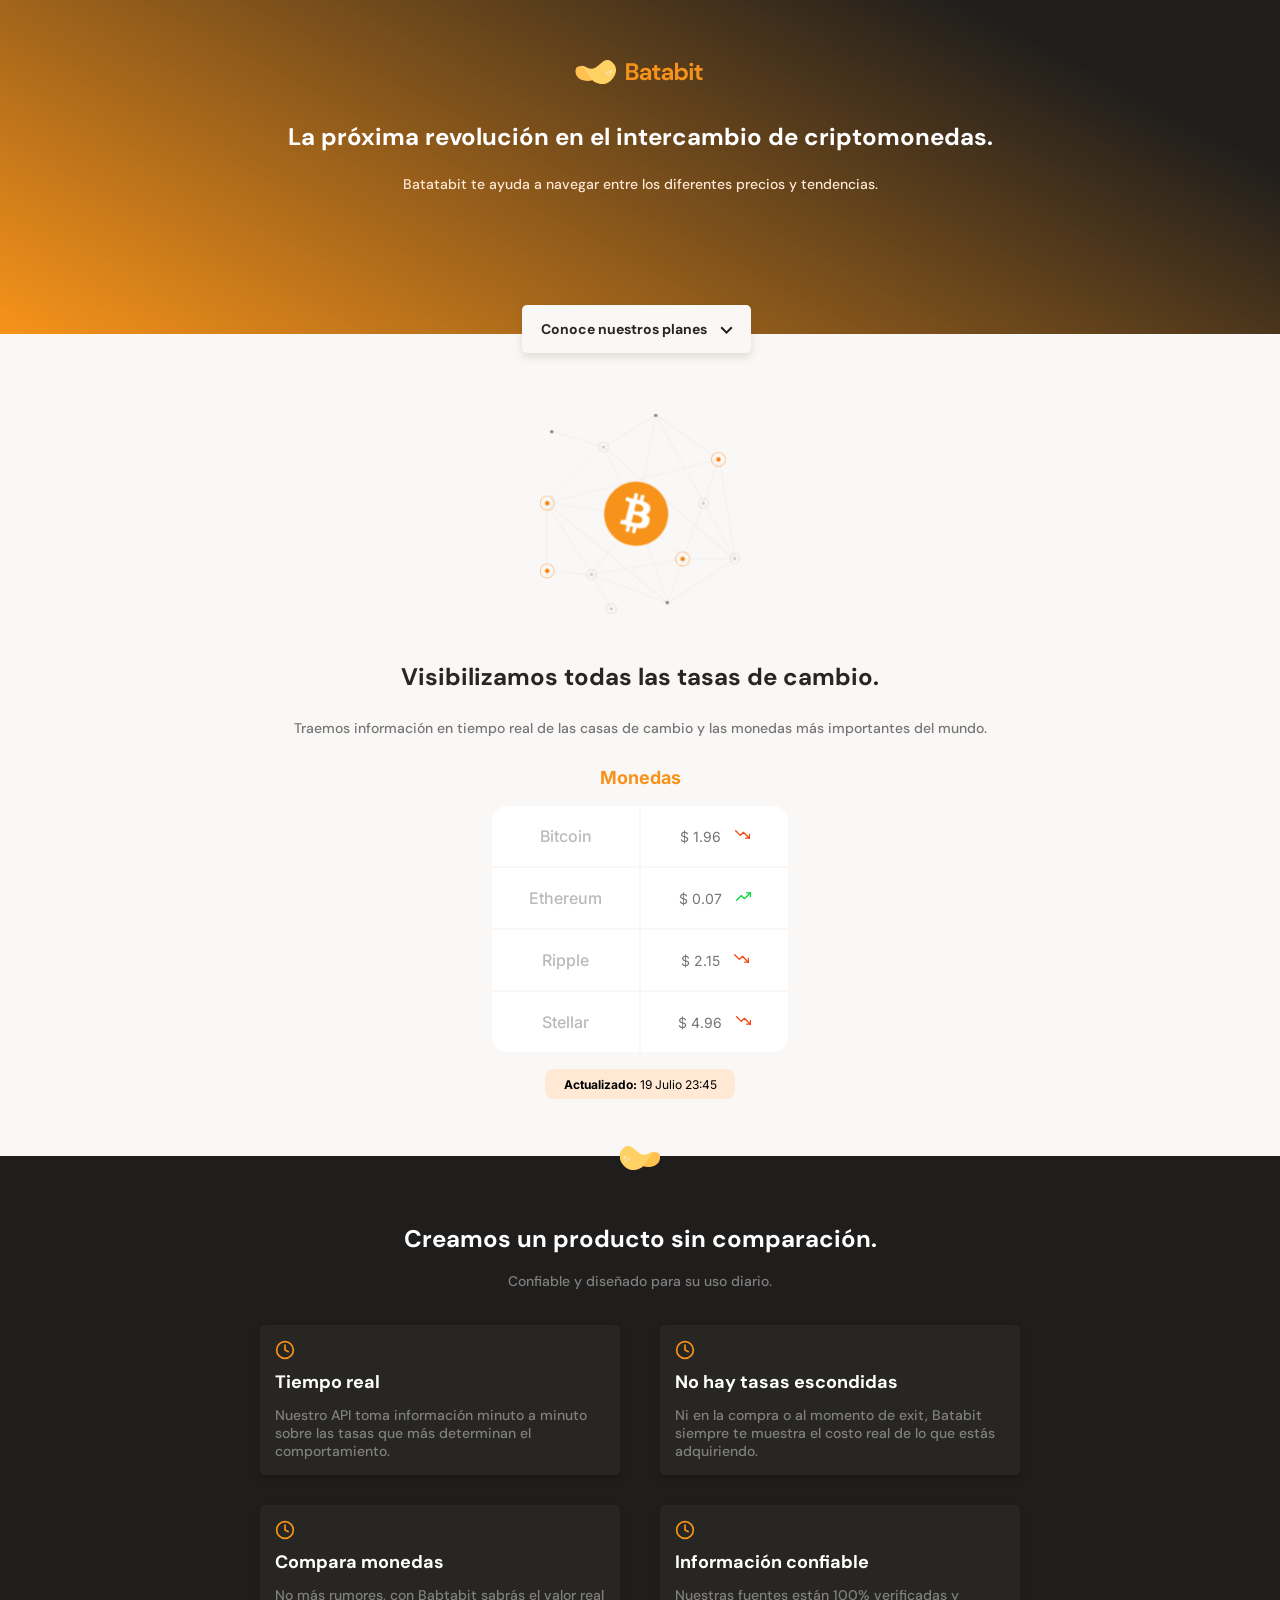
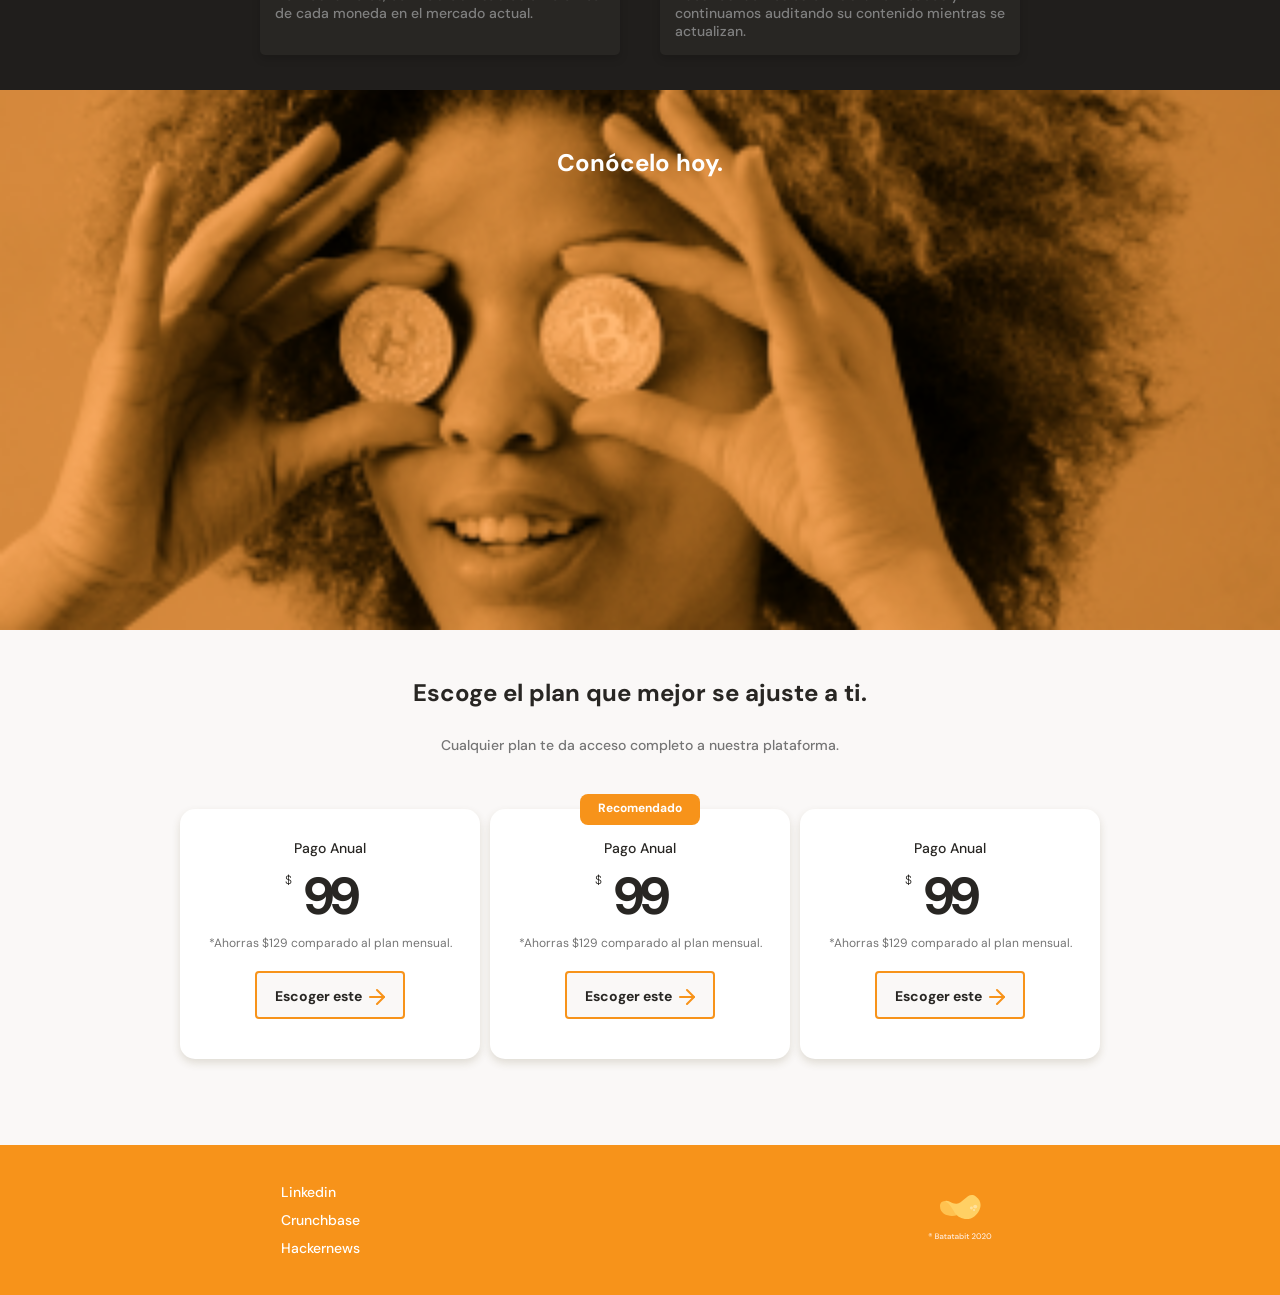
==== commit 55e5d631: "Listo el Proyecto" ====
--- a/html/index.html/index.html
+++ b/html/index.html/index.html
@@ -1,123 +1 @@
-<!DOCTYPE html>
-<html lang="en">
-  <head>
-    <meta charset="UTF-8">
-    <meta http-equiv="X-UA-Compatible" content="IE=edge">
-    <meta name="viewport" content="width=device-width, initial-scale=1.0">
-    <link rel="stylesheet" href="/css/style.css">
-    <link rel="preconnect" href="https://fonts.googleapis.com">
-    <link rel="preconnect" href="https://fonts.gstatic.com" crossorigin>
-    <link href="https://fonts.googleapis.com/css2?family=DM+Sans:wght@400;500;700&amp;family=Inter:wght@300;500&amp;display=swap" rel="stylesheet">
-    <title>Mobile First</title>
-  </head>
-  <body>
-    <header> <img src="/assets/images/logo.svg" alt="">
-      <div class="header__title-container">
-        <h1>La próxima revolución en el intercambio de criptomonedas.</h1>
-        <p>Batatabit te ayuda a navegar entre los diferentes precios y tendencias.</p><a class="header__button" href="#plans">Conoce nuestros planes <span></span> </a>
-      </div>
-    </header>
-    <main>
-      <section class="main-exchange-container"> 
-        <div class="backgroundImg"> </div>
-        <div class="main-exchange-container--title"> 
-          <h2>Visibilizamos todas las tasas de cambio.</h2>
-          <p>Traemos información en tiempo real de las casas de cambio y las monedas más importantes del mundo.</p>
-        </div>
-        <section class="main-currency-table">
-          <p class="currency-table--title">Monedas </p>
-          <div class="currency-table--container"> 
-            <table> 
-              <tr> 
-                <td class="table__top-left">Bitcoin </td>
-                <td class="table__top-right table__right">$ 1.96 <span class="down"></span></td>
-              </tr>
-              <tr> 
-                <td>Ethereum</td>
-                <td class="table__right">$ 0.07 <span class="up"></span></td>
-              </tr>
-              <tr> 
-                <td>Ripple</td>
-                <td class="table__right">$ 2.15 <span class="down"></span></td>
-              </tr>
-              <tr> 
-                <td class="table__bottom-left">Stellar</td>
-                <td class="table__bottom-right table__right">$ 4.96 <span class="down"></span></td>
-              </tr>
-            </table>
-          </div>
-          <div class="currency-table--date">
-            <p><b>Actualizado:</b> 19 Julio 23:45</p>
-          </div>
-        </section>
-      </section>
-    </main>
-    <section class="main-product-detail">  <span class="product-detail--batata-logo"> </span>
-      <div class="product-detail--title"> 
-        <h2>Creamos un producto sin comparación.</h2>
-        <p>Confiable y diseñado para su uso diario.</p>
-      </div>
-      <section class="product-cards--container"> 
-        <article class="product-detail--card"> <span class="clock"></span>
-          <p class="product--card-title">Tiempo real</p>
-          <p class="product--card-body">Nuestro API toma información minuto a minuto sobre las tasas que más determinan el comportamiento.</p>
-        </article>
-      </section>
-      <section class="product-cards--container"> 
-        <article class="product-detail--card"> <span class="clock"></span>
-          <p class="product--card-title">No hay tasas escondidas</p>
-          <p class="product--card-body">Ni en la compra o al momento de exit, Batabit siempre te muestra el costo real de lo que estás adquiriendo.</p>
-        </article>
-      </section>
-      <section class="product-cards--container"> 
-        <article class="product-detail--card"> <span class="clock"></span>
-          <p class="product--card-title">Compara monedas</p>
-          <p class="product--card-body">No más rumores, con Babtabit sabrás el valor real de cada moneda en el mercado actual.</p>
-        </article>
-      </section>
-      <section class="product-cards--container"> 
-        <article class="product-detail--card"> <span class="clock"></span>
-          <p class="product--card-title">Información confiable</p>
-          <p class="product--card-body">Nuestras fuentes están 100% verificadas y continuamos auditando su contenido mientras se actualizan.</p>
-        </article>
-      </section>
-    </section>
-    <section class="bitcoin-img-container"> 
-      <h2>Conócelo hoy.</h2>
-    </section>
-    <section class="main-plans-container" id="plans">
-      <div class="plans--title">
-        <h2>Escoge el plan que mejor se ajuste a ti. </h2>
-        <p>Cualquier plan te da acceso completo a nuestra plataforma.</p>
-      </div>
-      <section class="plans-container--slider">
-        <article class="plans-container--card">
-          <div class="plan-info-container">
-            <h3 class="plan-card--title">Pago Anual</h3>
-            <p class="plan-card--price"><span>$</span> 99</p>
-            <p class="plan-card--saving">*Ahorras $129 comparado al plan mensual.</p>
-            <button class="plan-card--ca">Escoger este <span></span> </button>
-          </div>
-        </article>
-        <article class="plans-container--card">
-          <p class="recomended">Recomendado</p>
-          <div class="plan-info-container">
-            <h3 class="plan-card--title">Pago Anual</h3>
-            <p class="plan-card--price"><span>$</span> 99</p>
-            <p class="plan-card--saving">*Ahorras $129 comparado al plan mensual.</p>
-            <button class="plan-card--ca">Escoger este <span></span> </button>
-          </div>
-        </article>
-        <article class="plans-container--card">
-          <div class="plan-info-container">
-            <h3 class="plan-card--title">Pago Anual</h3>
-            <p class="plan-card--price"><span>$</span> 99</p>
-            <p class="plan-card--saving">*Ahorras $129 comparado al plan mensual.</p>
-            <button class="plan-card--ca">Escoger este <span></span> </button>
-          </div>
-        </article>
-      </section>
-    </section>
-    <footer> </footer>
-  </body>
-</html>+<!DOCTYPE html><html lang="en"><head><meta charset="UTF-8"><meta http-equiv="X-UA-Compatible" content="IE=edge"><meta name="viewport" content="width=device-width, initial-scale=1.0"><link rel="stylesheet" href="/css/style.css"><link rel="preconnect" href="https://fonts.googleapis.com"><link rel="preconnect" href="https://fonts.gstatic.com" crossorigin><link href="https://fonts.googleapis.com/css2?family=DM+Sans:wght@400;500;700&amp;family=Inter:wght@300;500&amp;display=swap" rel="stylesheet"><title>Mobile First</title></head><body><header> <img src="/assets/images/logo.svg" alt=""><div class="header__title-container"><h1>La próxima revolución en el intercambio de criptomonedas.</h1><p>Batatabit te ayuda a navegar entre los diferentes precios y tendencias.</p><a class="header__button" href="#plans">Conoce nuestros planes <span></span> </a></div></header><main><section class="main-exchange-container"> <div class="backgroundImg"> </div><div class="main-exchange-container--title"> <h2>Visibilizamos todas las tasas de cambio.</h2><p>Traemos información en tiempo real de las casas de cambio y las monedas más importantes del mundo.</p></div><section class="main-currency-table"><p class="currency-table--title">Monedas </p><div class="currency-table--container"> <table> <tr> <td class="table__top-left">Bitcoin </td><td class="table__top-right table__right">$ 1.96 <span class="down"></span></td></tr><tr> <td>Ethereum</td><td class="table__right">$ 0.07 <span class="up"></span></td></tr><tr> <td>Ripple</td><td class="table__right">$ 2.15 <span class="down"></span></td></tr><tr> <td class="table__bottom-left">Stellar</td><td class="table__bottom-right table__right">$ 4.96 <span class="down"></span></td></tr></table></div><div class="currency-table--date"><p><b>Actualizado:</b> 19 Julio 23:45</p></div></section></section></main><section class="main-product-detail">  <span class="product-detail--batata-logo"> </span><div class="product-detail--title"> <h2>Creamos un producto sin comparación.</h2><p>Confiable y diseñado para su uso diario.</p></div><div class="product-cards--mainContainer"><section class="product-cards--container"> <article class="product-detail--card"> <span class="clock"></span><p class="product--card-title">Tiempo real</p><p class="product--card-body">Nuestro API toma información minuto a minuto sobre las tasas que más determinan el comportamiento.</p></article></section><section class="product-cards--container"> <article class="product-detail--card"> <span class="clock"></span><p class="product--card-title">No hay tasas escondidas</p><p class="product--card-body">Ni en la compra o al momento de exit, Batabit siempre te muestra el costo real de lo que estás adquiriendo.</p></article></section><section class="product-cards--container"> <article class="product-detail--card"> <span class="clock"></span><p class="product--card-title">Compara monedas</p><p class="product--card-body">No más rumores, con Babtabit sabrás el valor real de cada moneda en el mercado actual.</p></article></section><section class="product-cards--container"> <article class="product-detail--card"> <span class="clock"></span><p class="product--card-title">Información confiable</p><p class="product--card-body">Nuestras fuentes están 100% verificadas y continuamos auditando su contenido mientras se actualizan.</p></article></section></div></section><section class="bitcoin-img-container"> <h2>Conócelo hoy.</h2></section><section class="main-plans-container" id="plans"><div class="plans--title"><h2>Escoge el plan que mejor se ajuste a ti. </h2><p>Cualquier plan te da acceso completo a nuestra plataforma.</p></div><section class="plans-container--slider"><article class="plans-container--card"><div class="plan-info-container"><h3 class="plan-card--title">Pago Anual</h3><p class="plan-card--price"><span>$</span> 99</p><p class="plan-card--saving">*Ahorras $129 comparado al plan mensual.</p><button class="plan-card--ca">Escoger este <span></span> </button></div></article><article class="plans-container--card"><p class="recomended">Recomendado</p><div class="plan-info-container"><h3 class="plan-card--title">Pago Anual</h3><p class="plan-card--price"><span>$</span> 99</p><p class="plan-card--saving">*Ahorras $129 comparado al plan mensual.</p><button class="plan-card--ca">Escoger este <span></span> </button></div></article><article class="plans-container--card"><div class="plan-info-container"><h3 class="plan-card--title">Pago Anual</h3><p class="plan-card--price"><span>$</span> 99</p><p class="plan-card--saving">*Ahorras $129 comparado al plan mensual.</p><button class="plan-card--ca">Escoger este <span></span> </button></div></article></section></section><footer> <section class="left"><ul><li><a href="#">Linkedin</a></li><li><a href="#">Crunchbase</a></li><li><a href="#">Hackernews</a></li></ul></section><section class="right"><img src="/assets/images/logoFooter.svg" alt=""></section></footer></body></html>
--- a/css/style.css
+++ b/css/style.css
@@ -1,416 +1 @@
-@charset "UTF-8";
-/* Orden de los estilos
-1. Posicionamiento: static, absolute, relative,fixed
-2. Modelo caja(Box model): margin, border, padding, content
-3. Tipografia: tipos, tamaño de fuente, etc
-4. Visuales: box-shadow, border-radius, gradient, etc
-5. Otros (herramientas de Sass: mixin, funciones, extends)
-*/
-/* Variables */
-* {
-  margin: 0;
-  padding: 0;
-  box-sizing: border-box;
-}
-
-html {
-  font-size: 62.5%;
-  font-family: "DM Sans", sans-serif;
-  scroll-behavior: smooth;
-}
-
-header {
-  position: relative;
-  display: flex;
-  flex-direction: column;
-  justify-content: center;
-  width: 100%;
-  min-width: 320px;
-  height: 334px;
-  text-align: center;
-  background: linear-gradient(207.8deg, #201E1C 16.69%, #F7931A 100%);
-}
-header img {
-  width: 150px;
-  height: 24px;
-  margin-top: 60px;
-  align-self: center;
-}
-header .header__title-container {
-  width: 90%;
-  min-width: 288px;
-  max-width: 900px;
-  height: 218px;
-  margin-top: 40px;
-  text-align: center;
-  align-self: center;
-}
-header .header__title-container h1 {
-  font-size: 2.4rem;
-  font-weight: bold;
-  line-height: 2.6rem;
-  color: #FFFFFF;
-}
-header .header__title-container p {
-  margin-top: 25px;
-  font-size: 1.4rem;
-  font-weight: 500;
-  line-height: 1.8rem;
-  color: #FFE9D5;
-}
-header .header__title-container .header__button {
-  position: absolute;
-  left: calc(50% - 118px);
-  top: 270px;
-  display: block;
-  margin-top: 35px;
-  padding: 15px;
-  width: 229px;
-  height: 48px;
-  background-color: #FAF8F7;
-  box-shadow: 0px 4px 8px rgba(89, 73, 30, 0.16);
-  border: none;
-  border-radius: 5px;
-  font-size: 1.4rem;
-  font-weight: bold;
-  text-decoration: none;
-  color: #282623;
-}
-header .header__title-container .header__button span {
-  display: inline-block;
-  width: 13px;
-  height: 8px;
-  margin-left: 10px;
-  background-image: url("../assets/icons/vectorHaciaAbajoNegro.svg");
-}
-
-main {
-  width: 100%;
-  min-width: 320px;
-  height: auto;
-  background-color: #FAF8F7;
-}
-main .main-exchange-container {
-  width: 100%;
-  height: auto;
-  padding-top: 80px;
-  padding-bottom: 30px;
-  text-align: center;
-}
-main .main-exchange-container .backgroundImg {
-  width: 200px;
-  height: 200px;
-  margin: 0 auto;
-  margin-bottom: 50px;
-  background-image: url("/assets/images/bitcoin.svg");
-  background-repeat: no-repeat;
-  background-size: cover;
-  background-position: center;
-}
-main .main-exchange-container--title {
-  width: 90%;
-  min-width: 288px;
-  max-width: 900px;
-  margin: 0 auto;
-}
-main .main-exchange-container--title h2 {
-  margin-bottom: 30px;
-  font-size: 2.4rem;
-  font-weight: bold;
-  line-height: 2.6rem;
-  color: #282623;
-}
-main .main-exchange-container--title p {
-  margin-bottom: 30px;
-  font-size: 1.4rem;
-  font-weight: 500;
-  line-height: 1.6rem;
-  color: #757575;
-}
-main .main-exchange-container .main-currency-table {
-  width: 70%;
-  min-width: 235px;
-  max-width: 500px;
-  height: 360px;
-  margin: 0 auto;
-  font-family: "Inter", sans-serif;
-}
-main .main-exchange-container .main-currency-table .currency-table--title {
-  margin-bottom: 15px;
-  font-size: 1.8rem;
-  font-weight: bold;
-  line-height: 2.3rem;
-  color: #F7931A;
-}
-main .main-exchange-container .main-currency-table .currency-table--container {
-  width: 90%;
-  min-width: 230px;
-  max-width: 300px;
-  height: 250px;
-  margin: 0 auto;
-}
-main .main-exchange-container .main-currency-table .currency-table--container table {
-  width: 100%;
-  height: 100%;
-}
-main .main-exchange-container .main-currency-table .currency-table--container table td {
-  width: 50%;
-  font-size: 1.6rem;
-  font-weight: 500;
-  line-height: 1.9rem;
-  color: #BABABA;
-  background-color: #FFFFFF;
-}
-main .main-exchange-container .main-currency-table .currency-table--container table .table__top-left {
-  border-top-left-radius: 15px;
-}
-main .main-exchange-container .main-currency-table .currency-table--container table .table__top-right {
-  border-radius: 0 15px 0 0;
-}
-main .main-exchange-container .main-currency-table .currency-table--container table .table__bottom-left {
-  border-radius: 0 0 0 15px;
-}
-main .main-exchange-container .main-currency-table .currency-table--container table .table__bottom-right {
-  border-radius: 0 0 15px 0;
-}
-main .main-exchange-container .main-currency-table .currency-table--container table .table__right {
-  font-size: 1.4rem;
-  font-weight: normal;
-  line-height: 1.7rem;
-  color: #757575;
-}
-main .main-exchange-container .main-currency-table .currency-table--container table .down {
-  display: inline-block;
-  width: 15px;
-  height: 15px;
-  margin-left: 10px;
-  background-image: url("/assets/icons/vectorRojo.svg");
-  background-size: cover;
-  background-repeat: no-repeat;
-  background-position: center;
-}
-main .main-exchange-container .main-currency-table .currency-table--container table .up {
-  display: inline-block;
-  width: 15px;
-  height: 15px;
-  margin-left: 10px;
-  background-image: url("/assets/icons/vectorVerde.svg");
-  background-size: cover;
-  background-repeat: no-repeat;
-  background-position: center;
-}
-main .main-exchange-container .main-currency-table .currency-table--date {
-  width: 190px;
-  height: 30px;
-  margin-inline: auto;
-  margin-top: 15px;
-  padding: 8px;
-  background-color: #FFE9D5;
-  border-radius: 8px;
-}
-main .main-exchange-container .main-currency-table .currency-table--date p {
-  font-size: 1.2rem;
-  line-height: 1.5rem;
-}
-
-.main-product-detail {
-  position: relative;
-  width: 100%;
-  min-width: 320px;
-  height: auto;
-  padding: 20px 10px;
-  background-color: #201E1C;
-}
-.main-product-detail .product-detail--batata-logo {
-  position: absolute;
-  top: -10px;
-  left: calc(50% - 20px);
-  width: 40px;
-  height: 25px;
-  background-image: url("/assets/icons/batataLogo.svg");
-  background-position: center;
-  background-repeat: no-repeat;
-  background-size: cover;
-}
-.main-product-detail .product-detail--title {
-  width: 90%;
-  min-width: 288px;
-  height: auto;
-  margin: 0 auto;
-  margin-top: 50px;
-  text-align: center;
-}
-.main-product-detail .product-detail--title h2 {
-  margin-bottom: 20px;
-  font-size: 2.4rem;
-  font-weight: bold;
-  line-height: 2.6rem;
-  color: #FFFFFF;
-}
-.main-product-detail .product-detail--title p {
-  margin-bottom: 20px;
-  font-size: 1.4rem;
-  font-weight: 500;
-  line-height: 1.8rem;
-  color: #808080;
-}
-.main-product-detail .product-detail--card {
-  width: 90%;
-  min-width: 288px;
-  max-width: 400px;
-  height: 150px;
-  margin: 15px auto;
-  padding: 15px;
-  background-color: #282623;
-  border-radius: 5px;
-  box-shadow: 0 4px 8px rgba(0, 0, 0, 0.16);
-}
-.main-product-detail .product-detail--card .clock {
-  display: inline-block;
-  width: 20px;
-  height: 20px;
-  margin-bottom: 10px;
-  background-image: url("/assets/icons/clock.svg");
-  background-size: cover;
-  background-repeat: no-repeat;
-  background-position: center;
-}
-.main-product-detail .product-detail--card .product--card-title {
-  margin-bottom: 15px;
-  font-size: 1.8rem;
-  font-weight: bold;
-  line-height: 1.8rem;
-  color: #FFFFFF;
-}
-.main-product-detail .product-detail--card .product--card-body {
-  font-size: 1.4rem;
-  font-weight: 500;
-  line-height: 1.8rem;
-  color: #808080;
-}
-
-.bitcoin-img-container {
-  width: 100%;
-  min-width: 320px;
-  height: 60vh;
-  background-image: url("/assets/images/bitcoinbaby.png");
-  background-repeat: no-repeat;
-  background-position: center;
-  background-size: cover;
-}
-.bitcoin-img-container h2 {
-  padding-top: 60px;
-  font-size: 2.4rem;
-  font-weight: bold;
-  line-height: 2.6rem;
-  color: #FFFFFF;
-  text-align: center;
-}
-
-.main-plans-container {
-  width: 100%;
-  min-width: 320px;
-  padding-bottom: 70px;
-  text-align: center;
-  background-color: #FAF8F7;
-}
-.main-plans-container .plans--title {
-  width: 90%;
-  min-width: 288px;
-  height: auto;
-  margin: 0 auto;
-  margin-bottom: 5px;
-}
-.main-plans-container .plans--title h2 {
-  padding-top: 50px;
-  font-size: 2.4rem;
-  font-weight: bold;
-  line-height: 2.6rem;
-  color: #282623;
-}
-.main-plans-container .plans--title p {
-  padding-top: 30px;
-  font-size: 1.4rem;
-  font-weight: 500;
-  line-height: 1.8rem;
-  color: #757575;
-}
-.main-plans-container .plans-container--slider {
-  display: flex;
-  height: 316px;
-  overflow-x: scroll;
-  overscroll-behavior-x: contain;
-  scroll-snap-type: x proximity;
-}
-.main-plans-container .plans-container--slider .plans-container--card {
-  position: relative;
-  scroll-snap-align: center;
-  width: 70%;
-  min-width: 190px;
-  max-width: 300px;
-  height: 250px;
-  margin: 50px 5px 0;
-  padding: 0 15px;
-  background-color: #FFFFFF;
-  border-radius: 15px;
-  box-shadow: 0 4px 8px rgba(89, 73, 30, 0.16);
-}
-.main-plans-container .plans-container--slider .plans-container--card .recomended {
-  position: absolute;
-  width: 120px;
-  height: 31px;
-  top: -15px;
-  left: calc(50% - 60px);
-  padding: 6px;
-  font-size: 1.2rem;
-  font-weight: bold;
-  border-radius: 8px;
-  color: #FFFFFF;
-  background-color: #F7931A;
-}
-.main-plans-container .plans-container--slider .plans-container--card .plan-info-container .plan-card--title {
-  padding-top: 30px;
-  font-size: 1.4rem;
-  font-weight: 500;
-  line-height: 1.8rem;
-  color: #282623;
-}
-.main-plans-container .plans-container--slider .plans-container--card .plan-info-container .plan-card--price {
-  position: relative;
-  padding: 5px 0;
-  font-size: 5.2rem;
-  font-weight: bold;
-  letter-spacing: -5px;
-  color: #282623;
-}
-.main-plans-container .plans-container--slider .plans-container--card .plan-info-container .plan-card--price span {
-  position: absolute;
-  top: 15px;
-  left: calc(50% - 45px);
-  font-size: 1.2rem;
-  font-weight: 300;
-}
-.main-plans-container .plans-container--slider .plans-container--card .plan-info-container .plan-card--saving {
-  font-size: 1.2rem;
-  color: #757575;
-}
-.main-plans-container .plans-container--slider .plans-container--card .plan-info-container .plan-card--ca {
-  width: 150px;
-  height: 48px;
-  margin-top: 20px;
-  font-size: 1.4rem;
-  font-weight: bold;
-  line-height: 1.8rem;
-  font-family: "DM Sans", sans-serif;
-  color: #282623;
-  background-color: #FAF8F7;
-  border: 2px solid #F7931A;
-  border-radius: 4px;
-}
-.main-plans-container .plans-container--slider .plans-container--card .plan-info-container .plan-card--ca span {
-  display: inline-block;
-  width: 20px;
-  height: 20px;
-  background-image: url("/assets/icons/arrow-right.svg");
-  vertical-align: text-bottom;
-}
+*{margin:0;padding:0;box-sizing:border-box}html{font-size:62.5%;font-family:"DM Sans",sans-serif;scroll-behavior:smooth}header{position:relative;display:flex;flex-direction:column;justify-content:center;width:100%;min-width:320px;height:334px;text-align:center;background:linear-gradient(207.8deg, #201E1C 16.69%, #F7931A 100%)}header img{width:150px;height:24px;margin-top:60px;align-self:center}header .header__title-container{width:90%;min-width:288px;max-width:900px;height:218px;margin-top:40px;text-align:center;align-self:center}header .header__title-container h1{font-size:2.4rem;font-weight:bold;line-height:2.6rem;color:#fff}header .header__title-container p{margin-top:25px;font-size:1.4rem;font-weight:500;line-height:1.8rem;color:#ffe9d5}header .header__title-container .header__button{position:absolute;left:calc(50% - 118px);top:270px;display:block;margin-top:35px;padding:15px;width:229px;height:48px;background-color:#faf8f7;box-shadow:0px 4px 8px rgba(89,73,30,.16);border:none;border-radius:5px;font-size:1.4rem;font-weight:bold;text-decoration:none;color:#282623}header .header__title-container .header__button span{display:inline-block;width:13px;height:8px;margin-left:10px;background-image:url("../assets/icons/vectorHaciaAbajoNegro.svg")}main{width:100%;min-width:320px;height:auto;background-color:#faf8f7}main .main-exchange-container{width:100%;height:auto;padding-top:80px;padding-bottom:30px;text-align:center}main .main-exchange-container .backgroundImg{width:200px;height:200px;margin:0 auto;margin-bottom:50px;background-image:url("/assets/images/bitcoin.svg");background-repeat:no-repeat;background-size:cover;background-position:center}main .main-exchange-container--title{width:90%;min-width:288px;max-width:900px;margin:0 auto}main .main-exchange-container--title h2{margin-bottom:30px;font-size:2.4rem;font-weight:bold;line-height:2.6rem;color:#282623}main .main-exchange-container--title p{margin-bottom:30px;font-size:1.4rem;font-weight:500;line-height:1.6rem;color:#757575}main .main-exchange-container .main-currency-table{width:70%;min-width:235px;max-width:500px;height:360px;margin:0 auto;font-family:"Inter",sans-serif}main .main-exchange-container .main-currency-table .currency-table--title{margin-bottom:15px;font-size:1.8rem;font-weight:bold;line-height:2.3rem;color:#f7931a}main .main-exchange-container .main-currency-table .currency-table--container{width:90%;min-width:230px;max-width:300px;height:250px;margin:0 auto}main .main-exchange-container .main-currency-table .currency-table--container table{width:100%;height:100%}main .main-exchange-container .main-currency-table .currency-table--container table td{width:50%;font-size:1.6rem;font-weight:500;line-height:1.9rem;color:#bababa;background-color:#fff}main .main-exchange-container .main-currency-table .currency-table--container table .table__top-left{border-top-left-radius:15px}main .main-exchange-container .main-currency-table .currency-table--container table .table__top-right{border-radius:0 15px 0 0}main .main-exchange-container .main-currency-table .currency-table--container table .table__bottom-left{border-radius:0 0 0 15px}main .main-exchange-container .main-currency-table .currency-table--container table .table__bottom-right{border-radius:0 0 15px 0}main .main-exchange-container .main-currency-table .currency-table--container table .table__right{font-size:1.4rem;font-weight:normal;line-height:1.7rem;color:#757575}main .main-exchange-container .main-currency-table .currency-table--container table .down{display:inline-block;width:15px;height:15px;margin-left:10px;background-image:url("/assets/icons/vectorRojo.svg");background-size:cover;background-repeat:no-repeat;background-position:center}main .main-exchange-container .main-currency-table .currency-table--container table .up{display:inline-block;width:15px;height:15px;margin-left:10px;background-image:url("/assets/icons/vectorVerde.svg");background-size:cover;background-repeat:no-repeat;background-position:center}main .main-exchange-container .main-currency-table .currency-table--date{width:190px;height:30px;margin-inline:auto;margin-top:15px;padding:8px;background-color:#ffe9d5;border-radius:8px}main .main-exchange-container .main-currency-table .currency-table--date p{font-size:1.2rem;line-height:1.5rem}.main-product-detail{position:relative;width:100%;min-width:320px;height:auto;padding:20px 10px;background-color:#201e1c}.main-product-detail .product-detail--batata-logo{position:absolute;top:-10px;left:calc(50% - 20px);width:40px;height:25px;background-image:url("/assets/icons/batataLogo.svg");background-position:center;background-repeat:no-repeat;background-size:cover}.main-product-detail .product-detail--title{width:90%;min-width:288px;height:auto;margin:0 auto;margin-top:50px;text-align:center}.main-product-detail .product-detail--title h2{margin-bottom:20px;font-size:2.4rem;font-weight:bold;line-height:2.6rem;color:#fff}.main-product-detail .product-detail--title p{margin-bottom:20px;font-size:1.4rem;font-weight:500;line-height:1.8rem;color:gray}.main-product-detail .product-detail--card{width:90%;min-width:288px;max-width:400px;height:150px;margin:15px auto;padding:15px;background-color:#282623;border-radius:5px;box-shadow:0 4px 8px rgba(0,0,0,.16)}.main-product-detail .product-detail--card .clock{display:inline-block;width:20px;height:20px;margin-bottom:10px;background-image:url("/assets/icons/clock.svg");background-size:cover;background-repeat:no-repeat;background-position:center}.main-product-detail .product-detail--card .product--card-title{margin-bottom:15px;font-size:1.8rem;font-weight:bold;line-height:1.8rem;color:#fff}.main-product-detail .product-detail--card .product--card-body{font-size:1.4rem;font-weight:500;line-height:1.8rem;color:gray}.bitcoin-img-container{width:100%;min-width:320px;height:60vh;background-image:url("/assets/images/bitcoinbaby.png");background-repeat:no-repeat;background-position:center;background-size:cover}.bitcoin-img-container h2{padding-top:60px;font-size:2.4rem;font-weight:bold;line-height:2.6rem;color:#fff;text-align:center}.main-plans-container{width:100%;min-width:320px;padding-bottom:70px;text-align:center;background-color:#faf8f7}.main-plans-container .plans--title{width:90%;min-width:288px;height:auto;margin:0 auto;margin-bottom:5px}.main-plans-container .plans--title h2{padding-top:50px;font-size:2.4rem;font-weight:bold;line-height:2.6rem;color:#282623}.main-plans-container .plans--title p{padding-top:30px;font-size:1.4rem;font-weight:500;line-height:1.8rem;color:#757575}.main-plans-container .plans-container--slider{display:flex;height:316px;overflow-x:scroll;overscroll-behavior-x:contain;scroll-snap-type:x proximity}.main-plans-container .plans-container--slider .plans-container--card{position:relative;scroll-snap-align:center;width:70%;min-width:190px;max-width:300px;height:250px;margin:50px 5px 0;padding:0 15px;background-color:#fff;border-radius:15px;box-shadow:0 4px 8px rgba(89,73,30,.16)}.main-plans-container .plans-container--slider .plans-container--card .recomended{position:absolute;width:120px;height:31px;top:-15px;left:calc(50% - 60px);padding:6px;font-size:1.2rem;font-weight:bold;border-radius:8px;color:#fff;background-color:#f7931a}.main-plans-container .plans-container--slider .plans-container--card .plan-info-container .plan-card--title{padding-top:30px;font-size:1.4rem;font-weight:500;line-height:1.8rem;color:#282623}.main-plans-container .plans-container--slider .plans-container--card .plan-info-container .plan-card--price{position:relative;padding:5px 0;font-size:5.2rem;font-weight:bold;letter-spacing:-5px;color:#282623}.main-plans-container .plans-container--slider .plans-container--card .plan-info-container .plan-card--price span{position:absolute;top:15px;left:calc(50% - 45px);font-size:1.2rem;font-weight:300}.main-plans-container .plans-container--slider .plans-container--card .plan-info-container .plan-card--saving{font-size:1.2rem;color:#757575}.main-plans-container .plans-container--slider .plans-container--card .plan-info-container .plan-card--ca{width:150px;height:48px;margin-top:20px;font-size:1.4rem;font-weight:bold;line-height:1.8rem;font-family:"DM Sans",sans-serif;color:#282623;background-color:#faf8f7;border:2px solid #f7931a;border-radius:4px}.main-plans-container .plans-container--slider .plans-container--card .plan-info-container .plan-card--ca span{display:inline-block;width:20px;height:20px;background-image:url("/assets/icons/arrow-right.svg");vertical-align:text-bottom}footer{display:flex;width:100%;height:150px;background-color:#f7931a}footer section{display:flex;width:50%;justify-content:center;align-items:center}footer section ul{font-size:1.4rem;font-weight:500;line-height:1.8rem;list-style:none}footer section ul li{margin:10px 0}footer section ul li a{text-decoration:none;color:#fff}@media(min-width: 930px){.product-cards--mainContainer{display:flex;flex-wrap:wrap;width:930px;justify-content:center;margin:0 auto}.plans-container--slider{justify-content:center}}
